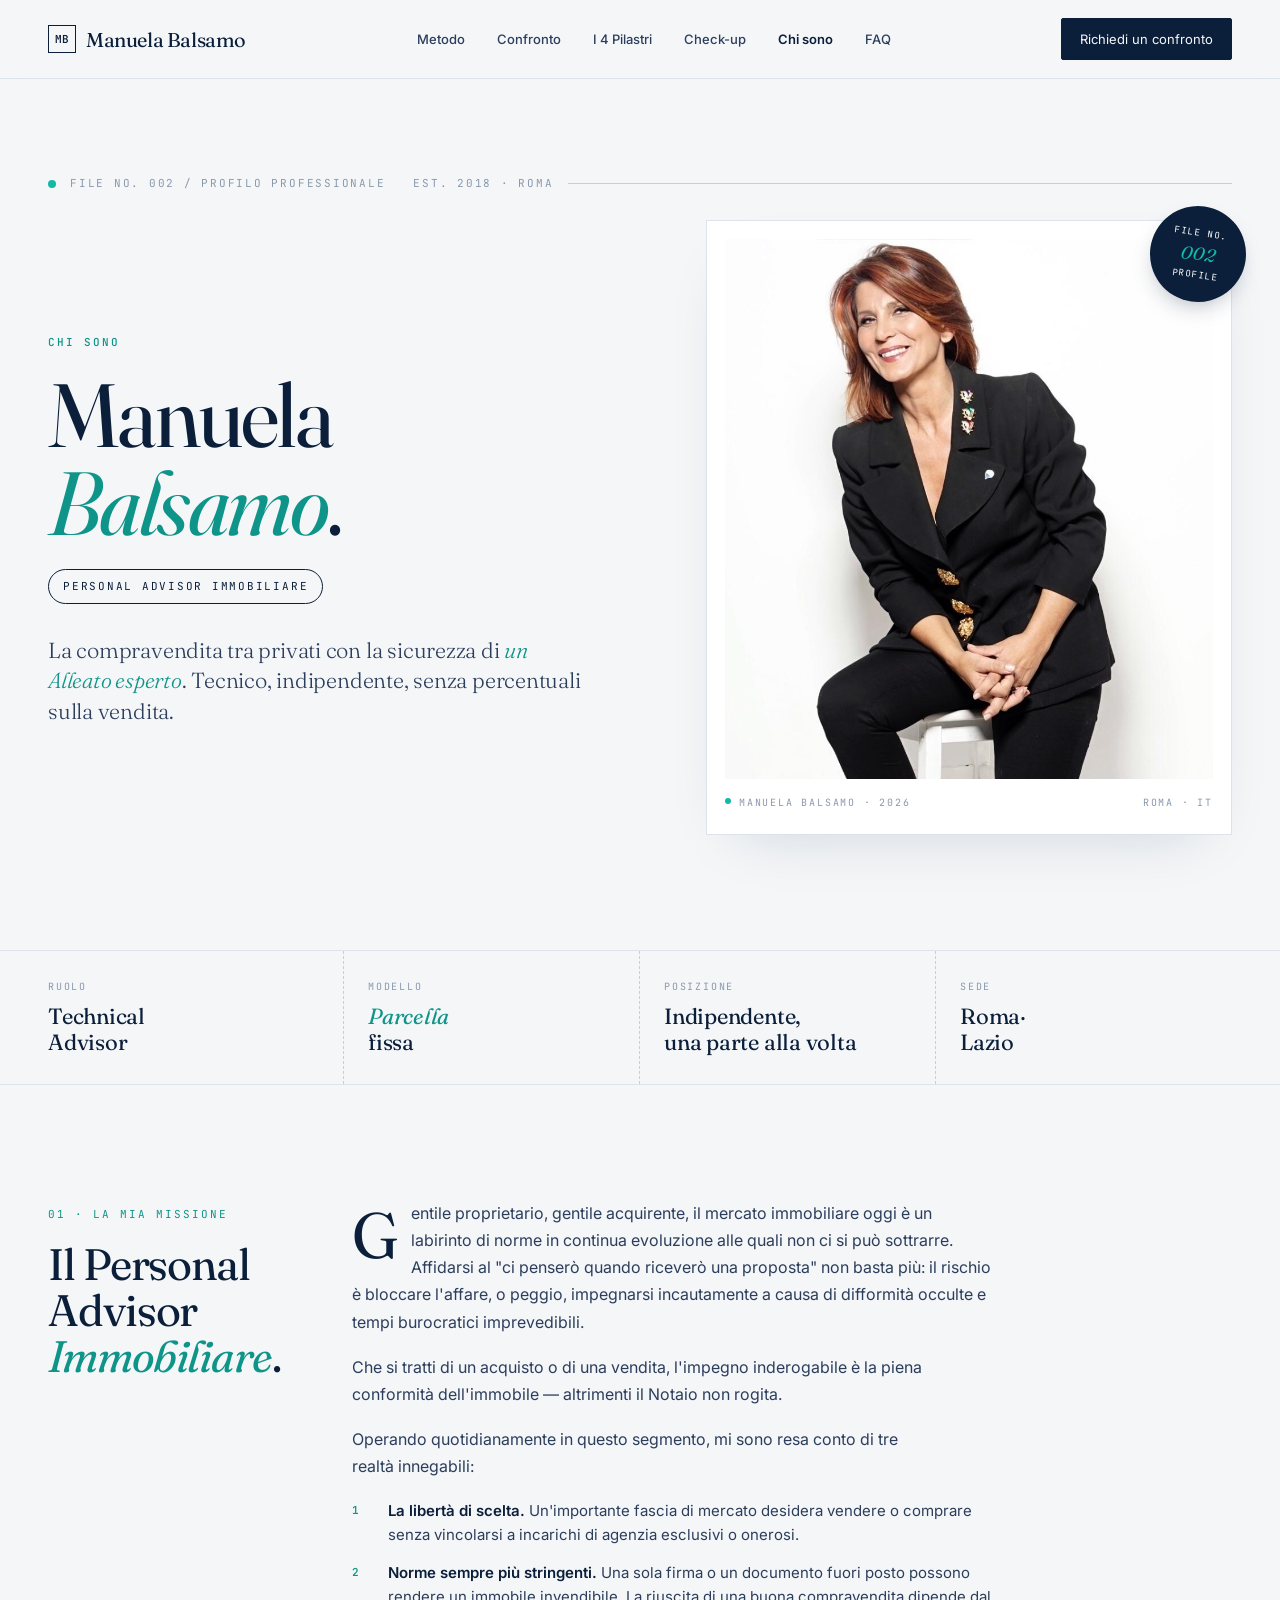
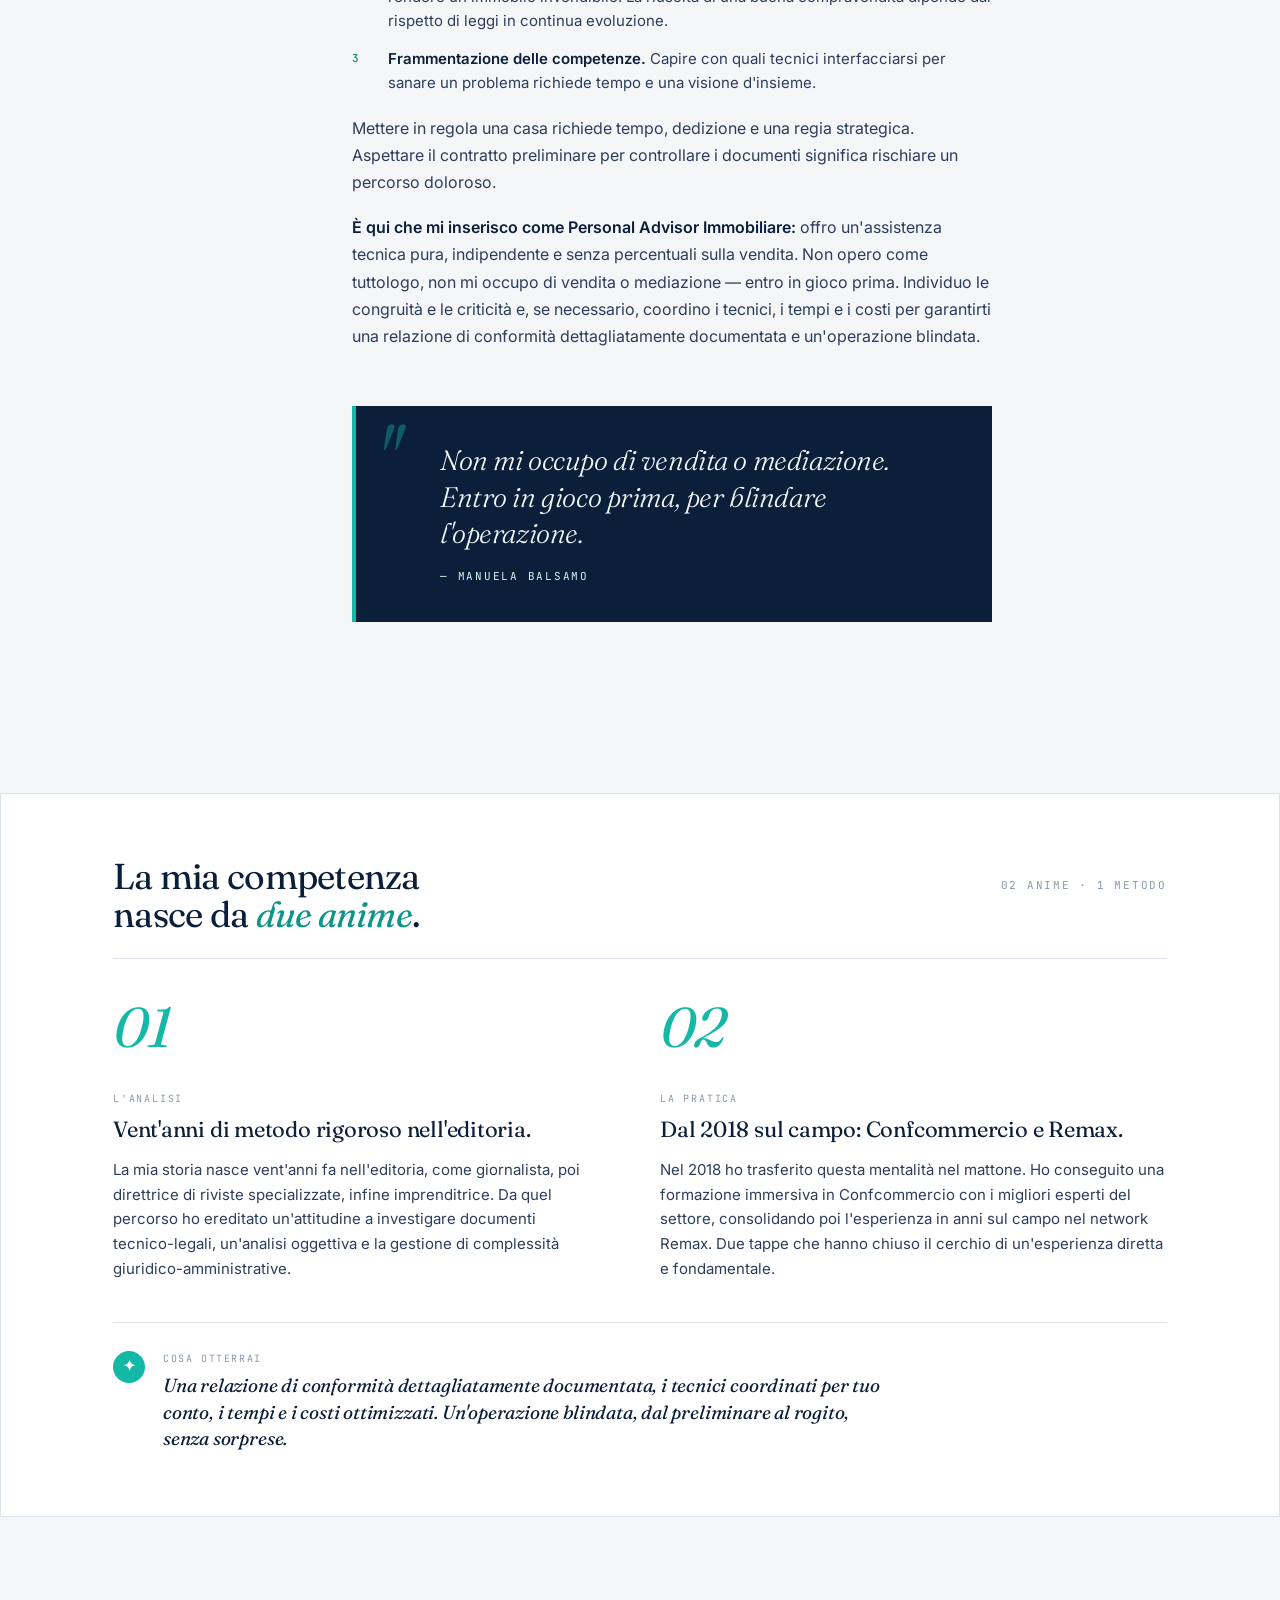
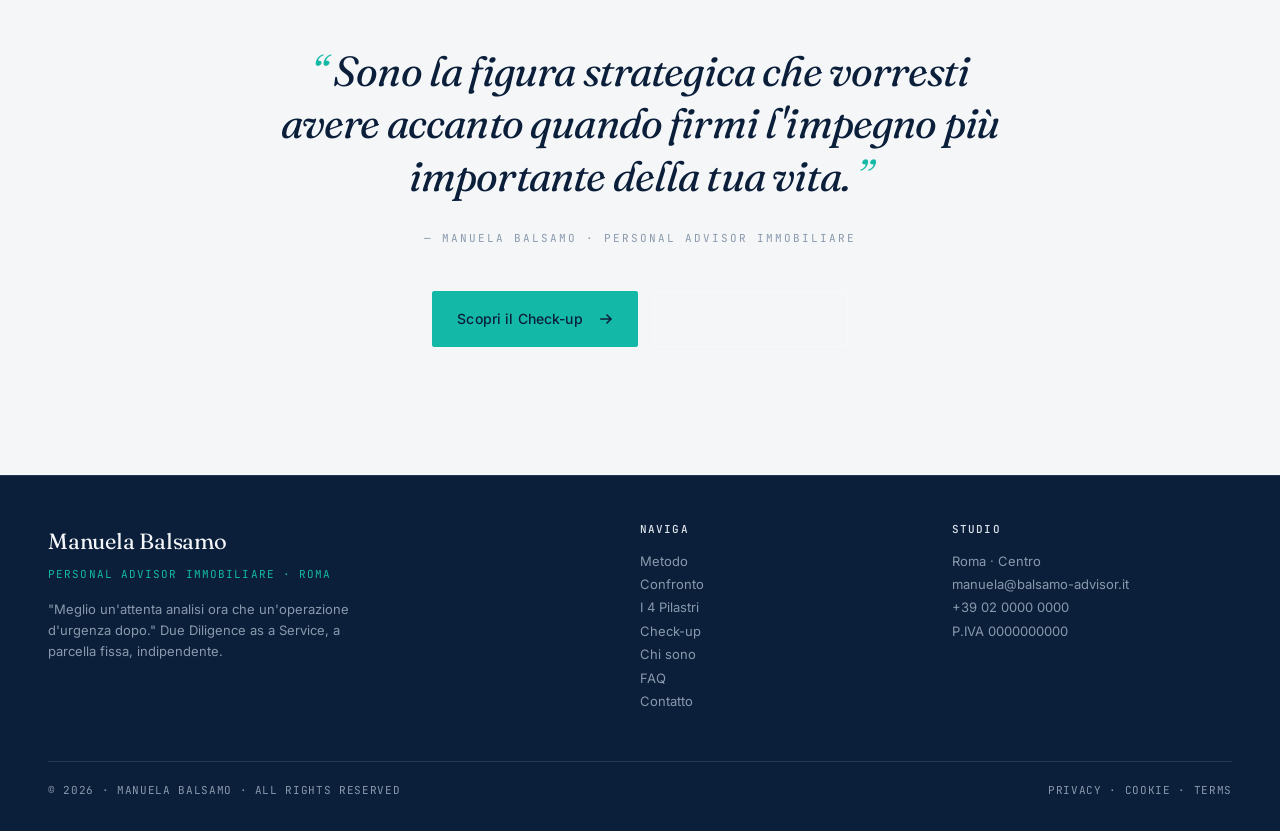
==== chi-sono.html @ 215319ee "Initial release: landing page Technical Advisor Immobiliare - React 18 + Babel in-browser, no bundle" ====
<!doctype html>
<html lang="it">
<head>
  <meta charset="utf-8" />
  <meta name="viewport" content="width=device-width, initial-scale=1" />
  <title>Chi sono · Manuela Balsamo · Personal Advisor Immobiliare</title>
  <meta name="description" content="Manuela Balsamo, Personal Advisor Immobiliare indipendente. Assistenza tecnica pura, parcella fissa, due diligence preventiva." />

  <link rel="preconnect" href="https://fonts.googleapis.com" />
  <link rel="preconnect" href="https://fonts.gstatic.com" crossorigin />
  <link href="https://fonts.googleapis.com/css2?family=Fraunces:ital,opsz,wght@0,9..144,300..600;1,9..144,300..500&family=Inter:wght@400;500;600&family=JetBrains+Mono:wght@400;500&display=swap" rel="stylesheet" />

  <link rel="stylesheet" href="styles.css" />

  <style>
    /* ===== Chi sono · light biographical page ===== */
    body.chi-sono { background: var(--ice-50); color: var(--ink-900); }

    .cs-page {
      max-width: var(--max-w);
      margin: 0 auto;
      padding: 0 var(--gutter);
    }

    /* HERO */
    .cs-hero {
      padding: clamp(48px, 8vw, 96px) 0 clamp(56px, 9vw, 120px);
      position: relative;
    }
    .cs-hero__grid {
      display: grid;
      grid-template-columns: 1.05fr 0.95fr;
      gap: clamp(32px, 6vw, 88px);
      align-items: center;
    }
    .cs-hero__copy {
      max-width: 56ch;
    }
    .cs-hero__file {
      display: flex; align-items: center; gap: 14px;
      font-family: var(--mono);
      font-size: 11px;
      letter-spacing: 0.16em;
      text-transform: uppercase;
      color: var(--blueprint);
      margin-bottom: 28px;
    }
    .cs-hero__file::after {
      content: "";
      flex: 1;
      height: 1px;
      background: var(--ice-300);
    }
    .cs-hero__file .dot {
      width: 8px; height: 8px;
      border-radius: 50%;
      background: var(--teal-500);
    }
    .cs-hero__eyebrow {
      font-family: var(--mono);
      font-size: 11px;
      letter-spacing: 0.18em;
      text-transform: uppercase;
      color: var(--teal-600);
      font-weight: 500;
    }
    .cs-hero__name {
      font-family: var(--serif);
      font-size: clamp(48px, 7vw, 92px);
      line-height: 0.98;
      letter-spacing: -0.028em;
      margin-top: 18px;
      color: var(--navy-900);
    }
    .cs-hero__name em {
      font-style: italic;
      color: var(--teal-600);
    }
    .cs-hero__role {
      display: inline-block;
      margin-top: 22px;
      padding: 8px 14px;
      border: 1px solid var(--navy-900);
      border-radius: 999px;
      font-family: var(--mono);
      font-size: 11px;
      letter-spacing: 0.16em;
      text-transform: uppercase;
      color: var(--navy-900);
    }
    .cs-hero__lede {
      margin-top: 32px;
      font-family: var(--serif);
      font-size: clamp(20px, 1.7vw, 24px);
      line-height: 1.4;
      color: var(--ink-700);
      font-weight: 300;
      letter-spacing: -0.01em;
      max-width: 44ch;
    }
    .cs-hero__lede em {
      font-style: italic;
      color: var(--teal-600);
    }

    /* PHOTO */
    .cs-hero__photo {
      position: relative;
      align-self: stretch;
    }
    .cs-hero__photo-inner {
      position: relative;
      background: #fff;
      border: 1px solid var(--ice-200);
      padding: 18px 18px 24px;
      box-shadow: 0 24px 60px -32px rgba(11,31,58,0.18);
    }
    .cs-hero__photo-inner img {
      width: 100%;
      height: auto;
      display: block;
    }
    .cs-hero__photo-caption {
      display: flex;
      justify-content: space-between;
      align-items: center;
      margin-top: 16px;
      font-family: var(--mono);
      font-size: 10px;
      letter-spacing: 0.18em;
      text-transform: uppercase;
      color: var(--blueprint);
    }
    .cs-hero__photo-caption .dot {
      display: inline-block;
      width: 6px; height: 6px;
      border-radius: 50%;
      background: var(--teal-500);
      margin-right: 8px;
      vertical-align: 2px;
    }
    .cs-hero__photo-stamp {
      position: absolute;
      top: -14px;
      right: -14px;
      width: 96px; height: 96px;
      border-radius: 50%;
      background: var(--navy-900);
      color: #fff;
      display: flex;
      flex-direction: column;
      align-items: center;
      justify-content: center;
      font-family: var(--mono);
      font-size: 9px;
      letter-spacing: 0.18em;
      text-transform: uppercase;
      line-height: 1.4;
      text-align: center;
      transform: rotate(8deg);
      box-shadow: 0 10px 24px -10px rgba(11,31,58,0.4);
    }
    .cs-hero__photo-stamp strong {
      display: block;
      font-family: var(--serif);
      font-size: 18px;
      letter-spacing: -0.01em;
      text-transform: none;
      color: var(--teal-500);
      font-weight: 400;
      font-style: italic;
      margin: 2px 0;
    }

    /* Section divider */
    .cs-meta-bar {
      display: grid;
      grid-template-columns: repeat(4, 1fr);
      gap: 0;
      border-top: 1px solid var(--ice-200);
      border-bottom: 1px solid var(--ice-200);
      margin: 0 calc(-1 * var(--gutter));
      padding: 0 var(--gutter);
    }
    .cs-meta-bar__cell {
      padding: 28px 0;
      border-right: 1px dashed var(--ice-300);
    }
    .cs-meta-bar__cell:last-child { border-right: none; }
    .cs-meta-bar__cell:not(:first-child) { padding-left: 24px; }
    .cs-meta-bar__label {
      font-family: var(--mono);
      font-size: 10px;
      letter-spacing: 0.18em;
      text-transform: uppercase;
      color: var(--blueprint);
      margin-bottom: 8px;
    }
    .cs-meta-bar__value {
      font-family: var(--serif);
      font-size: 22px;
      letter-spacing: -0.01em;
      color: var(--navy-900);
      line-height: 1.2;
    }
    .cs-meta-bar__value em {
      font-style: italic;
      color: var(--teal-600);
    }

    /* BODY */
    .cs-body {
      padding: clamp(64px, 9vw, 120px) 0;
      display: grid;
      grid-template-columns: 240px 1fr;
      gap: clamp(32px, 5vw, 80px);
      align-items: start;
    }
    .cs-body__head {
      position: sticky;
      top: 90px;
    }
    .cs-body__index {
      font-family: var(--mono);
      font-size: 11px;
      letter-spacing: 0.18em;
      text-transform: uppercase;
      color: var(--teal-600);
    }
    .cs-body__title {
      font-family: var(--serif);
      font-size: clamp(32px, 4vw, 44px);
      line-height: 1.05;
      letter-spacing: -0.025em;
      margin-top: 16px;
      color: var(--navy-900);
    }
    .cs-body__title em { font-style: italic; color: var(--teal-600); }

    .cs-prose {
      max-width: 64ch;
      font-family: var(--sans);
      font-size: 16px;
      line-height: 1.7;
      color: var(--ink-700);
    }
    .cs-prose p { margin-bottom: 18px; }
    .cs-prose p:last-child { margin-bottom: 0; }
    .cs-prose strong { color: var(--navy-900); font-weight: 600; }
    .cs-realities {
      list-style: none;
      padding: 0;
      margin: 0 0 20px;
      display: flex;
      flex-direction: column;
      gap: 14px;
      counter-reset: realities;
    }
    .cs-realities li {
      counter-increment: realities;
      position: relative;
      padding-left: 36px;
      font-size: 15px;
      line-height: 1.6;
      color: var(--ink-700);
    }
    .cs-realities li::before {
      content: counter(realities);
      position: absolute;
      left: 0;
      top: 3px;
      font-family: var(--mono);
      font-size: 11px;
      color: var(--teal-600);
      font-weight: 600;
      letter-spacing: 0.08em;
    }
    .cs-prose .dropcap::first-letter {
      font-family: var(--serif);
      font-size: 64px;
      float: left;
      line-height: 0.9;
      padding: 6px 12px 0 0;
      color: var(--navy-900);
      font-weight: 400;
    }

    /* Pull quote */
    .cs-pullquote {
      margin: 56px 0;
      padding: 36px 40px;
      background: var(--navy-900);
      color: var(--ice-50);
      position: relative;
      border-left: 4px solid var(--teal-500);
    }
    .cs-pullquote__mark {
      position: absolute;
      top: 12px;
      left: 18px;
      font-family: var(--serif);
      font-style: italic;
      font-size: 80px;
      line-height: 1;
      color: var(--teal-500);
      opacity: 0.4;
    }
    .cs-pullquote__text {
      font-family: var(--serif);
      font-size: clamp(22px, 2.2vw, 28px);
      line-height: 1.3;
      letter-spacing: -0.015em;
      font-style: italic;
      font-weight: 300;
      padding-left: 44px;
      max-width: 36ch;
    }
    .cs-pullquote__attr {
      display: block;
      margin-top: 16px;
      padding-left: 44px;
      font-family: var(--mono);
      font-size: 11px;
      letter-spacing: 0.16em;
      text-transform: uppercase;
      font-style: normal;
      color: var(--teal-100);
    }

    /* I due fattori */
    .cs-factors {
      background: #fff;
      border: 1px solid var(--ice-200);
      padding: clamp(40px, 5vw, 64px);
      margin: 0 calc(-1 * var(--gutter));
    }
    .cs-factors__inner {
      max-width: var(--max-w);
      margin: 0 auto;
      padding: 0 var(--gutter);
    }
    .cs-factors__head {
      display: flex;
      align-items: baseline;
      justify-content: space-between;
      gap: 24px;
      margin-bottom: 40px;
      padding-bottom: 24px;
      border-bottom: 1px solid var(--ice-200);
    }
    .cs-factors__head h3 {
      font-family: var(--serif);
      font-size: clamp(26px, 3vw, 36px);
      letter-spacing: -0.02em;
      color: var(--navy-900);
      max-width: 24ch;
    }
    .cs-factors__head h3 em { font-style: italic; color: var(--teal-600); }
    .cs-factors__count {
      font-family: var(--mono);
      font-size: 11px;
      letter-spacing: 0.16em;
      text-transform: uppercase;
      color: var(--blueprint);
      white-space: nowrap;
    }

    .cs-factors__grid {
      display: grid;
      grid-template-columns: repeat(2, 1fr);
      gap: 40px;
    }
    .cs-factor {
      position: relative;
      padding-top: 36px;
    }
    .cs-factor__num {
      position: absolute;
      top: 0;
      font-family: var(--serif);
      font-size: 56px;
      line-height: 1;
      color: var(--teal-500);
      font-style: italic;
      letter-spacing: -0.02em;
    }
    .cs-factor__num-label {
      font-family: var(--mono);
      font-size: 10px;
      letter-spacing: 0.18em;
      text-transform: uppercase;
      color: var(--blueprint);
      margin-bottom: 10px;
      padding-top: 56px;
    }
    .cs-factor__title {
      font-family: var(--serif);
      font-size: 22px;
      line-height: 1.25;
      letter-spacing: -0.01em;
      color: var(--navy-900);
      margin-bottom: 14px;
    }
    .cs-factor__body {
      font-family: var(--sans);
      font-size: 15px;
      line-height: 1.65;
      color: var(--ink-700);
    }

    /* Closing CTA */
    .cs-closing {
      padding: clamp(72px, 10vw, 140px) 0;
      text-align: center;
    }
    .cs-closing__quote {
      font-family: var(--serif);
      font-style: italic;
      font-size: clamp(26px, 3.4vw, 42px);
      line-height: 1.25;
      letter-spacing: -0.02em;
      color: var(--navy-900);
      max-width: 28ch;
      margin: 0 auto;
    }
    .cs-closing__quote::before,
    .cs-closing__quote::after {
      content: "\201C";
      color: var(--teal-500);
      font-family: var(--serif);
    }
    .cs-closing__quote::after { content: "\201D"; }
    .cs-closing__sign {
      margin-top: 28px;
      font-family: var(--mono);
      font-size: 11px;
      letter-spacing: 0.18em;
      text-transform: uppercase;
      color: var(--blueprint);
    }
    .cs-closing__cta-row {
      margin-top: 44px;
      display: flex;
      gap: 16px;
      justify-content: center;
      flex-wrap: wrap;
    }

    /* Inline arrow svg helper */
    .icon-arrow {
      display: inline-block;
      width: 14px; height: 14px;
      vertical-align: -2px;
      margin-left: 6px;
    }

    /* Responsive */
    @media (max-width: 900px) {
      .cs-hero__grid { grid-template-columns: 1fr; }
      .cs-hero__photo { order: -1; max-width: 380px; margin: 0 auto; }
      .cs-meta-bar { grid-template-columns: repeat(2, 1fr); }
      .cs-meta-bar__cell:nth-child(2) { border-right: none; }
      .cs-meta-bar__cell:nth-child(3),
      .cs-meta-bar__cell:nth-child(4) { border-top: 1px dashed var(--ice-300); }
      .cs-body { grid-template-columns: 1fr; }
      .cs-body__head { position: static; }
      .cs-factors__grid { grid-template-columns: 1fr; gap: 28px; }
    }
  </style>
</head>
<body class="chi-sono">

  <!-- ===== NAV ===== -->
  <nav class="nav" id="cs-nav">
    <div class="nav__inner">
      <a href="index.html#top" class="nav__brand">
        <span class="nav__brand-mark">MB</span>
        <span>Manuela&nbsp;Balsamo</span>
      </a>
      <div class="nav__links">
        <a href="index.html#metodo">Metodo</a>
        <a href="index.html#confronto">Confronto</a>
        <a href="index.html#stress">I 4 Pilastri</a>
        <a href="index.html#checkup">Check-up</a>
        <a href="chi-sono.html" style="color: var(--navy-900); font-weight: 600;">Chi sono</a>
        <a href="index.html#faq">FAQ</a>
      </div>
      <a href="index.html#contatto" class="nav__cta">Richiedi un confronto</a>
      <button class="nav__burger" aria-label="Apri menu" onclick="document.getElementById('cs-nav').classList.toggle('nav--open')">
        <span></span><span></span><span></span>
      </button>
    </div>
  </nav>

  <main class="cs-page">

    <!-- ===== HERO ===== -->
    <section class="cs-hero">
      <div class="cs-hero__file">
        <span class="dot"></span>
        FILE NO. 002 / PROFILO PROFESSIONALE
        <span style="margin-left:auto; padding-left:14px;">EST. 2018 · ROMA</span>
      </div>

      <div class="cs-hero__grid">
        <div class="cs-hero__copy">
          <span class="cs-hero__eyebrow">CHI SONO</span>
          <h1 class="cs-hero__name">
            Manuela<br>
            <em>Balsamo</em>.
          </h1>
          <span class="cs-hero__role">Personal Advisor Immobiliare</span>
          <p class="cs-hero__lede">
            La compravendita tra privati con la sicurezza di
            <em>un Alleato esperto</em>. Tecnico, indipendente,
            senza percentuali sulla vendita.
          </p>
        </div>

        <div class="cs-hero__photo">
          <div class="cs-hero__photo-inner">
            <img src="assets/manuela-chi-sono.png" alt="Manuela Balsamo, Personal Advisor Immobiliare">
            <div class="cs-hero__photo-caption">
              <span><span class="dot"></span>MANUELA BALSAMO · 2026</span>
              <span>ROMA · IT</span>
            </div>
          </div>
          <div class="cs-hero__photo-stamp">
            FILE NO.
            <strong>002</strong>
            PROFILE
          </div>
        </div>
      </div>
    </section>

    <!-- ===== META BAR ===== -->
    <div class="cs-meta-bar">
      <div class="cs-meta-bar__cell">
        <div class="cs-meta-bar__label">RUOLO</div>
        <div class="cs-meta-bar__value">Technical<br>Advisor</div>
      </div>
      <div class="cs-meta-bar__cell">
        <div class="cs-meta-bar__label">MODELLO</div>
        <div class="cs-meta-bar__value"><em>Parcella</em><br>fissa</div>
      </div>
      <div class="cs-meta-bar__cell">
        <div class="cs-meta-bar__label">POSIZIONE</div>
        <div class="cs-meta-bar__value">Indipendente,<br>una parte alla volta</div>
      </div>
      <div class="cs-meta-bar__cell">
        <div class="cs-meta-bar__label">SEDE</div>
        <div class="cs-meta-bar__value">Roma·<br>Lazio</div>
      </div>
    </div>

    <!-- ===== BODY ===== -->
    <section class="cs-body">
      <div class="cs-body__head">
        <span class="cs-body__index">01 · LA MIA MISSIONE</span>
        <h2 class="cs-body__title">Il Personal Advisor <em>Immobiliare</em>.</h2>
      </div>

      <div class="cs-prose">
        <p class="dropcap">
          Gentile proprietario, gentile acquirente, il mercato immobiliare oggi è un labirinto
          di norme in continua evoluzione alle quali non ci si può sottrarre. Affidarsi al
          "ci penserò quando riceverò una proposta" non basta più: il rischio è bloccare
          l'affare, o peggio, impegnarsi incautamente a causa di difformità occulte e tempi
          burocratici imprevedibili.
        </p>
        <p>
          Che si tratti di un acquisto o di una vendita, l'impegno inderogabile è la piena
          conformità dell'immobile — altrimenti il Notaio non rogita.
        </p>
        <p>
          Operando quotidianamente in questo segmento, mi sono resa conto di tre realtà
          innegabili:
        </p>

        <ol class="cs-realities">
          <li>
            <strong>La libertà di scelta.</strong> Un'importante fascia di mercato desidera
            vendere o comprare senza vincolarsi a incarichi di agenzia esclusivi o onerosi.
          </li>
          <li>
            <strong>Norme sempre più stringenti.</strong> Una sola firma o un documento fuori
            posto possono rendere un immobile invendibile. La riuscita di una buona
            compravendita dipende dal rispetto di leggi in continua evoluzione.
          </li>
          <li>
            <strong>Frammentazione delle competenze.</strong> Capire con quali tecnici
            interfacciarsi per sanare un problema richiede tempo e una visione d'insieme.
          </li>
        </ol>

        <p>
          Mettere in regola una casa richiede tempo, dedizione e una regia strategica.
          Aspettare il contratto preliminare per controllare i documenti significa rischiare
          un percorso doloroso.
        </p>
        <p>
          <strong>È qui che mi inserisco come Personal Advisor Immobiliare:</strong> offro
          un'assistenza tecnica pura, indipendente e senza percentuali sulla vendita. Non
          opero come tuttologo, non mi occupo di vendita o mediazione — entro in gioco prima.
          Individuo le congruità e le criticità e, se necessario, coordino i tecnici, i tempi
          e i costi per garantirti una relazione di conformità dettagliatamente documentata e
          un'operazione blindata.
        </p>

        <div class="cs-pullquote">
          <span class="cs-pullquote__mark">"</span>
          <div class="cs-pullquote__text">Non mi occupo di vendita o mediazione. Entro in gioco prima, per blindare l'operazione.</div>
          <span class="cs-pullquote__attr">— Manuela Balsamo</span>
        </div>
      </div>
    </section>

    <!-- ===== I DUE FATTORI ===== -->
    <section class="cs-factors">
      <div class="cs-factors__inner">
        <div class="cs-factors__head">
          <h3>La mia competenza nasce da <em>due anime</em>.</h3>
          <div class="cs-factors__count">02 ANIME · 1 METODO</div>
        </div>

        <div class="cs-factors__grid">
          <div class="cs-factor">
            <div class="cs-factor__num">01</div>
            <div class="cs-factor__num-label">L'ANALISI</div>
            <h4 class="cs-factor__title">Vent'anni di metodo rigoroso nell'editoria.</h4>
            <p class="cs-factor__body">
              La mia storia nasce vent'anni fa nell'editoria, come giornalista, poi direttrice
              di riviste specializzate, infine imprenditrice. Da quel percorso ho ereditato
              un'attitudine a investigare documenti tecnico-legali, un'analisi oggettiva e la
              gestione di complessità giuridico-amministrative.
            </p>
          </div>

          <div class="cs-factor">
            <div class="cs-factor__num">02</div>
            <div class="cs-factor__num-label">LA PRATICA</div>
            <h4 class="cs-factor__title">Dal 2018 sul campo: Confcommercio e Remax.</h4>
            <p class="cs-factor__body">
              Nel 2018 ho trasferito questa mentalità nel mattone. Ho conseguito una
              formazione immersiva in Confcommercio con i migliori esperti del settore,
              consolidando poi l'esperienza in anni sul campo nel network Remax. Due tappe
              che hanno chiuso il cerchio di un'esperienza diretta e fondamentale.
            </p>
          </div>
        </div>

        <div style="margin-top: 40px; padding-top: 28px; border-top: 1px solid var(--ice-200); display: flex; gap: 18px; align-items: flex-start;">
          <div style="flex-shrink: 0; width: 32px; height: 32px; border-radius: 50%; background: var(--teal-500); color: #fff; display: flex; align-items: center; justify-content: center; font-family: var(--mono); font-size: 15px; font-weight: 600;">✦</div>
          <div>
            <div style="font-family: var(--mono); font-size: 10px; letter-spacing: 0.16em; text-transform: uppercase; color: var(--blueprint); margin-bottom: 6px;">COSA OTTERRAI</div>
            <p style="font-family: var(--serif); font-size: 19px; line-height: 1.4; letter-spacing: -0.01em; color: var(--navy-900); font-style: italic; max-width: 60ch;">
              Una relazione di conformità dettagliatamente documentata, i tecnici coordinati
              per tuo conto, i tempi e i costi ottimizzati. Un'operazione blindata, dal
              preliminare al rogito, senza sorprese.
            </p>
          </div>
        </div>
      </div>
    </section>

    <!-- ===== CLOSING ===== -->
    <section class="cs-closing">
      <p class="cs-closing__quote">
        Sono la figura strategica che vorresti avere accanto quando firmi l'impegno più importante della tua vita.
      </p>
      <div class="cs-closing__sign">— MANUELA BALSAMO · PERSONAL ADVISOR IMMOBILIARE</div>

      <div class="cs-closing__cta-row">
        <a href="index.html#checkup" class="btn btn--primary">
          Scopri il Check-up
          <svg class="icon-arrow" viewBox="0 0 14 14" fill="none" stroke="currentColor" stroke-width="1.5"><path d="M2 7h10M8 3l4 4-4 4" stroke-linecap="square"></path></svg>
        </a>
        <a href="index.html#contatto" class="btn btn--outline">
          Richiedi un confronto
        </a>
      </div>
    </section>

  </main>

  <!-- ===== FOOTER ===== -->
  <footer class="footer">
    <div class="container">
      <div class="footer__inner">
        <div>
          <div class="footer__brand">Manuela Balsamo</div>
          <div class="footer__tag">PERSONAL ADVISOR IMMOBILIARE · ROMA</div>
          <p style="margin-top: 16px; max-width: 42ch; font-size: 13px; line-height: 1.6; color: var(--blueprint);">
            "Meglio un'attenta analisi ora che un'operazione d'urgenza dopo." Due Diligence as a Service, a parcella fissa, indipendente.
          </p>
        </div>
        <div class="footer__col">
          <h4>Naviga</h4>
          <a href="index.html#metodo">Metodo</a>
          <a href="index.html#confronto">Confronto</a>
          <a href="index.html#stress">I 4 Pilastri</a>
          <a href="index.html#checkup">Check-up</a>
          <a href="chi-sono.html">Chi sono</a>
          <a href="index.html#faq">FAQ</a>
          <a href="index.html#contatto">Contatto</a>
        </div>
        <div class="footer__col">
          <h4>Studio</h4>
          <p>Roma · Centro</p>
          <p>manuela@balsamo-advisor.it</p>
          <p>+39 02 0000 0000</p>
          <p>P.IVA 0000000000</p>
        </div>
      </div>
      <div class="footer__bottom">
        <span>© 2026 · MANUELA BALSAMO · ALL RIGHTS RESERVED</span>
        <span>PRIVACY · COOKIE · TERMS</span>
      </div>
    </div>
  </footer>

</body>
</html>
---- styles.css ----
/* ========== Manuela Balsamo · Personal Advisor Immobiliare ========== */
/* Design system: "Shield" + "Cream Luxury" theme via [data-theme] */

:root, html[data-theme="shield"] {
  /* Technical Shield (default) */
  --navy-900: #0B1F3A;
  --navy-800: #0F2547;
  --navy-700: #1A3358;
  --navy-600: #2A4670;
  --ice-50:   #F4F6F8;
  --ice-100:  #EAEEF2;
  --ice-200:  #DCE3EB;
  --ice-300:  #C5CFDA;
  --blueprint:#8A99AD;
  --teal-500: #14B8A6;
  --teal-600: #0E9488;
  --teal-100: #CCFBF1;
  --warn-500: #F59E0B;
  --ink-900:  #0A1628;
  --ink-700:  #2C3E5C;
  --ink-500:  #5A6B82;
}

/* Cream Luxury — panna, beige, marroncino caldo, accento bronzo */
html[data-theme="cream"] {
  --navy-900: #2B221A;   /* dark coffee, used as "deep" ink/bg */
  --navy-800: #3A2E24;
  --navy-700: #4A3B2E;
  --navy-600: #6B5746;
  --ice-50:   #F7F1E6;   /* panna */
  --ice-100:  #F1E9DA;
  --ice-200:  #E6DCC8;
  --ice-300:  #D6C8AE;
  --blueprint:#9C8A72;   /* warm taupe */
  --teal-500: #B5853C;   /* bronzo / accent */
  --teal-600: #946A2A;
  --teal-100: #EFE2C9;
  --warn-500: #C28E3F;
  --ink-900:  #2B221A;
  --ink-700:  #5A4A3A;
  --ink-500:  #8A7660;
}

:root {
  /* Type */
  --serif: 'Fraunces', 'Cormorant Garamond', Georgia, serif;
  --sans:  'Inter', -apple-system, BlinkMacSystemFont, 'Segoe UI', sans-serif;
  --mono:  'JetBrains Mono', 'SF Mono', Menlo, monospace;

  /* Layout */
  --max-w: 1280px;
  --gutter: clamp(20px, 4vw, 48px);
  --section-y: clamp(72px, 10vw, 140px);
}

* { box-sizing: border-box; margin: 0; padding: 0; }

html { scroll-behavior: smooth; }

body {
  font-family: var(--sans);
  background: var(--ice-50);
  color: var(--ink-900);
  line-height: 1.55;
  font-size: 16px;
  -webkit-font-smoothing: antialiased;
  text-rendering: optimizeLegibility;
}

img { max-width: 100%; display: block; }

/* ===== Typography ===== */
h1, h2, h3, h4 {
  font-family: var(--serif);
  font-weight: 400;
  letter-spacing: -0.02em;
  line-height: 1.05;
  text-wrap: balance;
}

.eyebrow {
  font-family: var(--mono);
  font-size: 11px;
  letter-spacing: 0.14em;
  text-transform: uppercase;
  color: var(--teal-600);
  font-weight: 500;
}

.eyebrow--light { color: var(--teal-500); }
.eyebrow--muted { color: var(--blueprint); }

.label-mono {
  font-family: var(--mono);
  font-size: 11px;
  letter-spacing: 0.08em;
  text-transform: uppercase;
  color: var(--blueprint);
  font-weight: 500;
}

p { text-wrap: pretty; color: var(--ink-700); }

/* ===== Layout primitives ===== */
.container {
  max-width: var(--max-w);
  margin: 0 auto;
  padding-left: var(--gutter);
  padding-right: var(--gutter);
}

.section {
  padding-top: var(--section-y);
  padding-bottom: var(--section-y);
}

.section--navy {
  background: var(--navy-900);
  color: var(--ice-50);
}
.section--navy p { color: var(--ice-200); }
.section--navy h1, .section--navy h2, .section--navy h3 { color: var(--ice-50); }

.section-head {
  display: grid;
  grid-template-columns: 1fr;
  gap: 24px;
  margin-bottom: 56px;
  border-top: 1px solid var(--ice-200);
  padding-top: 24px;
}
.section--navy .section-head { border-top-color: rgba(255,255,255,0.12); }

.section-head__meta {
  display: flex;
  justify-content: space-between;
  gap: 16px;
  flex-wrap: wrap;
  align-items: baseline;
}

.section-head h2 {
  font-size: clamp(36px, 5vw, 64px);
  max-width: 22ch;
}

.section-head__lede {
  font-size: 17px;
  max-width: 56ch;
  margin-top: 8px;
}

/* ===== Buttons ===== */
.btn {
  display: inline-flex;
  align-items: center;
  gap: 10px;
  padding: 16px 24px;
  font-family: var(--sans);
  font-size: 14px;
  font-weight: 500;
  letter-spacing: 0.01em;
  border: 1px solid transparent;
  border-radius: 2px;
  cursor: pointer;
  transition: all 180ms ease;
  text-decoration: none;
  white-space: nowrap;
}

.btn--primary {
  background: var(--teal-500);
  color: var(--navy-900);
  border-color: var(--teal-500);
}
.btn--primary:hover {
  background: var(--teal-600);
  border-color: var(--teal-600);
  transform: translateY(-1px);
}

.btn--outline {
  background: transparent;
  color: var(--ice-50);
  border-color: rgba(255,255,255,0.3);
}
.btn--outline:hover {
  border-color: var(--ice-50);
  background: rgba(255,255,255,0.05);
}

.btn--dark {
  background: var(--navy-900);
  color: var(--ice-50);
}
.btn--dark:hover { background: var(--navy-800); }

.btn__arrow {
  width: 14px;
  height: 14px;
  display: inline-block;
}

/* ===== Nav ===== */
.nav {
  position: sticky;
  top: 0;
  z-index: 50;
  background: rgba(244, 246, 248, 0.85);
  backdrop-filter: saturate(140%) blur(12px);
  -webkit-backdrop-filter: saturate(140%) blur(12px);
  border-bottom: 1px solid var(--ice-200);
}
.nav__inner {
  max-width: var(--max-w);
  margin: 0 auto;
  padding: 18px var(--gutter);
  display: flex;
  align-items: center;
  justify-content: space-between;
  gap: 24px;
}
.nav__brand {
  font-family: var(--serif);
  font-size: 20px;
  letter-spacing: -0.02em;
  color: var(--navy-900);
  text-decoration: none;
  display: flex;
  align-items: center;
  gap: 10px;
}
.nav__brand-mark {
  width: 28px; height: 28px;
  border: 1.5px solid var(--navy-900);
  display: grid; place-items: center;
  font-family: var(--mono);
  font-size: 11px;
  font-weight: 600;
  letter-spacing: 0;
}
.nav__links {
  display: flex;
  gap: 32px;
  align-items: center;
}
.nav__links a {
  font-family: var(--sans);
  font-size: 13px;
  color: var(--ink-700);
  text-decoration: none;
  font-weight: 500;
  transition: color 160ms ease;
}
.nav__links a:hover { color: var(--navy-900); }

.nav__cta {
  font-family: var(--sans);
  font-size: 13px;
  padding: 10px 18px;
  border: 1px solid var(--navy-900);
  background: var(--navy-900);
  color: var(--ice-50);
  text-decoration: none;
  border-radius: 2px;
  transition: all 160ms ease;
}
.nav__cta:hover { background: var(--navy-800); }

@media (max-width: 760px) {
  .nav__links { display: none; }
}

/* Burger button — hidden on desktop, shown on mobile */
.nav__burger { display: none; }

/* ===== MOBILE OPTIMIZATIONS (≤ 760px) ===== */
@media (max-width: 760px) {
  /* Nav · burger menu */
  .nav__inner {
    padding: 14px var(--gutter);
    gap: 12px;
  }
  .nav__cta { display: none; }
  .nav__burger {
    display: flex;
    flex-direction: column;
    justify-content: space-between;
    width: 28px;
    height: 22px;
    background: transparent;
    border: none;
    cursor: pointer;
    padding: 0;
    z-index: 60;
    position: relative;
  }
  .nav__burger span {
    display: block;
    width: 100%;
    height: 2px;
    background: var(--navy-900);
    transition: transform 220ms ease, opacity 180ms ease;
    transform-origin: center;
  }
  .nav--open .nav__burger span:nth-child(1) { transform: translateY(10px) rotate(45deg); }
  .nav--open .nav__burger span:nth-child(2) { opacity: 0; }
  .nav--open .nav__burger span:nth-child(3) { transform: translateY(-10px) rotate(-45deg); }

  .nav--open .nav__links {
    display: flex !important;
    flex-direction: column;
    align-items: flex-start;
    gap: 0;
    position: fixed;
    top: 60px;
    left: 0; right: 0;
    background: var(--ice-50);
    padding: 24px var(--gutter) 40px;
    border-bottom: 1px solid var(--ice-200);
    box-shadow: 0 20px 40px -20px rgba(11,31,58,0.18);
    z-index: 55;
  }
  .nav--open .nav__links a {
    width: 100%;
    padding: 18px 0;
    border-bottom: 1px solid var(--ice-200);
    font-family: var(--serif);
    font-size: 22px;
    letter-spacing: -0.01em;
    color: var(--navy-900);
  }
  .nav--open .nav__links a:last-child { border-bottom: none; }

  /* Hero · split */
  .hero__inner { padding-left: var(--gutter); padding-right: var(--gutter); }
  .hero--split .hero__inner {
    padding-top: 56px;
    padding-bottom: 56px;
    gap: 36px;
  }
  .hero__topbar {
    flex-direction: column;
    align-items: flex-start;
    gap: 6px;
    margin-bottom: 32px;
    font-size: 10px;
  }
  .hero__topbar > div { font-size: 10px !important; }
  .hero__h1,
  .hero--split .hero__h1 {
    font-size: clamp(32px, 9vw, 44px) !important;
    width: auto !important;
    max-width: none;
  }
  .hero__sub {
    font-size: 15px !important;
    margin-top: 20px;
    max-width: none;
  }
  .hero__cta-row {
    flex-direction: column;
    align-items: stretch;
    margin-top: 28px;
  }
  .hero__cta-row .btn {
    width: 100%;
    justify-content: center;
    padding: 14px 20px;
  }

  /* Hero · cutout image */
  .hero__image-wrap--cutout {
    aspect-ratio: 3/4;
    max-height: 480px;
    margin: 0 auto;
    width: 100%;
  }
  .hero__image-wrap--cutout img {
    width: 92% !important;
    margin-right: -3%;
  }
  .hero__cutout-tag {
    top: 4% !important;
    left: 2% !important;
    font-size: 9px !important;
    padding: 8px 10px !important;
  }
  .hero__cutout-tag span { font-size: 9px !important; }
  .hero__cutout-stamp {
    right: -1%;
    bottom: 12%;
    padding: 10px 12px;
  }
  .hero__cutout-stamp .stamp-num { font-size: 18px; }

  /* Hero · metrics → single col with dividers */
  .hero__metrics {
    grid-template-columns: 1fr !important;
    gap: 0;
    margin-top: 48px;
  }
  .hero__metric {
    border-right: none !important;
    border-bottom: 1px solid rgba(255,255,255,0.1);
    padding: 20px 0;
  }
  .hero__metric:last-child { border-bottom: none; }
  .hero__metric-num { font-size: 32px !important; }
  .hero__metric-label { font-size: 11px !important; }

  /* Section · spacing & heads */
  .section { padding-top: 64px; padding-bottom: 64px; }
  .section-head { margin-bottom: 36px; padding-top: 18px; }
  .section-head h2 { font-size: clamp(28px, 7vw, 38px) !important; }
  .section-head__lede { font-size: 15px; }
  .section-head__meta { flex-direction: column; align-items: flex-start; gap: 8px; }

  /* Compare table · 2 colonne (Agente · Advisor) */
  .compare__table {
    grid-template-columns: 1fr 1fr;
    border-left: 1px solid var(--ice-300);
    border-top: 1px solid var(--ice-300);
  }
  .compare__cell {
    border-right: 1px solid var(--ice-300);
    border-bottom: 1px solid var(--ice-300);
    padding: 14px 12px;
    font-size: 13.5px;
    line-height: 1.45;
    gap: 8px;
  }
  .compare__row-label {
    padding: 10px 12px;
    font-size: 10.5px;
    letter-spacing: 0.06em;
  }

  .compare__cell--header {
    padding: 18px 14px;
    font-size: 15px;
    min-height: auto;
    align-items: center;
    line-height: 1.2;
  }
  .compare__cell--header .label-mono {
    font-size: 10px;
    margin-bottom: 6px;
  }
  .compare__cell--header br { display: none; }

  .compare__icon { width: 14px; height: 14px; margin-top: 1px; }

  /* Pillars */
  .pillar {
    padding: 28px 24px;
    min-height: 0;
    gap: 18px;
  }
  .pillar__title { font-size: 22px; }
  .pillar__body { font-size: 14.5px; }

  /* Checkup */
  .checkup__shell { grid-template-columns: 1fr; }
  .checkup__intro { padding: 32px 24px; }
  .checkup__intro h3 { font-size: 24px; }
  .checkup__step {
    padding: 22px 24px;
    grid-template-columns: 1fr;
    gap: 8px;
  }
  .checkup__step-num { padding-top: 6px; font-size: 11px; }
  .checkup__step-title { font-size: 19px; }
  .checkup__cta { flex-direction: column; align-items: stretch; }
  .checkup__cta .btn { width: 100%; justify-content: center; }

  /* Bento */
  .bento { grid-template-columns: 1fr !important; gap: 12px; }
  .bento__cell { padding: 22px 20px; }
  .bento__cell--w2 { grid-column: span 1 !important; }
  .bento__title { font-size: 22px !important; }
  .bento__body { font-size: 14px; }

  /* Trust */
  .trust__grid { grid-template-columns: 1fr; }
  .trust__image-wrap { max-width: 100%; aspect-ratio: 4/5; }
  .trust__content h2 { font-size: 30px !important; max-width: none; }
  .trust__content > p { font-size: 15px; }
  .trust__principle {
    grid-template-columns: 1fr;
    gap: 6px;
    padding: 16px 0;
  }
  .trust__principle-text strong { font-size: 17px; }
  .trust__principle-text span { font-size: 14px; }

  /* FAQ */
  .faq__q {
    font-size: 18px;
    padding: 22px 0;
    gap: 14px;
  }
  .faq__q-mark { width: 24px; height: 24px; }
  .faq__a { font-size: 14.5px; }
  .faq__item[data-open="true"] .faq__a {
    max-height: 600px;
    padding-bottom: 22px;
  }

  /* Contact */
  .contact__grid { grid-template-columns: 1fr; }
  .contact__intro h2 { font-size: 32px; max-width: none; }
  .contact__intro p { font-size: 15px; }
  .contact__detail span:last-child { font-size: 16px; }
  .form { padding: 24px; gap: 18px; }
  .form__row { grid-template-columns: 1fr; gap: 16px; }
  .form__submit-row { flex-direction: column; align-items: stretch; }
  .form__submit-row .btn { width: 100%; justify-content: center; }
  .form__legal { max-width: none; text-align: center; }

  /* Footer */
  .footer { padding: 36px 0 24px; }
  .footer__inner { grid-template-columns: 1fr; gap: 28px; }
  .footer__bottom { flex-direction: column; align-items: flex-start; }
}

/* very small phones */
@media (max-width: 380px) {
  :root { --gutter: 18px; }
  .hero__h1,
  .hero--split .hero__h1 { font-size: 28px !important; }
  .section-head h2 { font-size: 26px !important; }
}

/* ===== Hero ===== */
.hero {
  background: var(--navy-900);
  color: var(--ice-50);
  position: relative;
  overflow: hidden;
}

.hero__grid-bg {
  position: absolute;
  inset: 0;
  background-image:
    linear-gradient(rgba(255,255,255,0.04) 1px, transparent 1px),
    linear-gradient(90deg, rgba(255,255,255,0.04) 1px, transparent 1px);
  background-size: 64px 64px;
  pointer-events: none;
  mask-image: radial-gradient(ellipse 80% 60% at 50% 40%, black 40%, transparent 100%);
  -webkit-mask-image: radial-gradient(ellipse 80% 60% at 50% 40%, black 40%, transparent 100%);
}

.hero__inner {
  max-width: var(--max-w);
  margin: 0 auto;
  padding: clamp(80px, 14vw, 160px) var(--gutter) clamp(80px, 12vw, 140px);
  position: relative;
}

.hero__topbar {
  display: flex;
  justify-content: space-between;
  align-items: center;
  margin-bottom: clamp(48px, 8vw, 96px);
  border-top: 1px solid rgba(255,255,255,0.15);
  padding-top: 18px;
  font-family: var(--mono);
  font-size: 11px;
  letter-spacing: 0.1em;
  text-transform: uppercase;
  color: var(--blueprint);
}
.hero__topbar > div { display: flex; gap: 12px; align-items: center; }
.hero__topbar .dot {
  width: 6px; height: 6px;
  background: var(--teal-500);
  border-radius: 50%;
  display: inline-block;
}

.hero__h1 {
  font-size: clamp(40px, 6.5vw, 88px);
  font-weight: 400;
  line-height: 1.0;
  letter-spacing: -0.025em;
  max-width: 18ch;
  color: var(--ice-50);
}
.hero__h1 em {
  font-style: italic;
  color: var(--teal-500);
  font-weight: 400;
}

.hero__sub {
  margin-top: 28px;
  font-size: clamp(16px, 1.6vw, 19px);
  max-width: 50ch;
  color: var(--ice-200);
  line-height: 1.55;
}

.hero__cta-row {
  margin-top: 44px;
  display: flex;
  gap: 14px;
  flex-wrap: wrap;
}

.hero__metrics {
  margin-top: clamp(64px, 10vw, 120px);
  display: grid;
  grid-template-columns: repeat(4, 1fr);
  border-top: 1px solid rgba(255,255,255,0.15);
}
.hero__metric {
  padding: 28px 24px 0 0;
  border-right: 1px solid rgba(255,255,255,0.1);
}
.hero__metric:last-child { border-right: none; }
.hero__metric-num {
  font-family: var(--serif);
  font-size: clamp(28px, 3.5vw, 44px);
  font-weight: 400;
  color: var(--ice-50);
  line-height: 1;
  letter-spacing: -0.02em;
}
.hero__metric-num em {
  font-style: normal;
  color: var(--teal-500);
}
.hero__metric-label {
  margin-top: 10px;
  font-family: var(--mono);
  font-size: 10.5px;
  letter-spacing: 0.1em;
  text-transform: uppercase;
  color: var(--blueprint);
  line-height: 1.4;
}
@media (max-width: 760px) {
  .hero__metrics { grid-template-columns: repeat(2, 1fr); }
  .hero__metric { border-right: none; padding-right: 0; }
  .hero__metric:nth-child(odd) { border-right: 1px solid rgba(255,255,255,0.1); padding-right: 16px; }
}

/* Hero variant B: split with image */
.hero--split .hero__inner {
  display: grid;
  grid-template-columns: 1.1fr 0.9fr;
  gap: clamp(40px, 6vw, 80px);
  align-items: center;
  padding-top: clamp(60px, 10vw, 120px);
  padding-bottom: clamp(60px, 10vw, 120px);
}
.hero--split .hero__topbar { grid-column: 1 / -1; }
.hero--split .hero__metrics { grid-column: 1 / -1; }

/* Cutout (pop-out 3D) treatment */
.hero__image-wrap--cutout {
  position: relative;
  aspect-ratio: 4 / 5;
  overflow: visible;
  background: transparent;
  border: none;
  display: flex;
  align-items: flex-end;
  justify-content: center;
}
.hero__image-wrap--cutout::before {
  content: '';
  position: absolute;
  inset: 8% 6% 0 6%;
  background:
    radial-gradient(ellipse 60% 50% at 50% 30%, rgba(20,184,166,0.12), transparent 70%),
    linear-gradient(180deg, transparent 0%, rgba(255,255,255,0.04) 60%, transparent 100%);
  z-index: 0;
  pointer-events: none;
}
.hero__image-wrap--cutout::after {
  /* Soft contact shadow under the figure */
  content: '';
  position: absolute;
  bottom: -2%;
  left: 15%;
  right: 15%;
  height: 40px;
  background: radial-gradient(ellipse at center, rgba(0,0,0,0.55), transparent 70%);
  filter: blur(8px);
  z-index: 1;
  pointer-events: none;
}
.hero__image-wrap--cutout img {
  position: relative;
  z-index: 2;
  width: 112%;
  max-width: none;
  height: auto;
  margin-bottom: -4%;
  margin-right: -6%;
  filter:
    drop-shadow(0 30px 40px rgba(0,0,0,0.55))
    drop-shadow(0 8px 16px rgba(0,0,0,0.35));
  transform: translateY(0);
}

.hero__cutout-tag {
  position: absolute;
  top: 8%;
  left: -2%;
  z-index: 3;
  font-family: var(--mono);
  font-size: 10px;
  letter-spacing: 0.12em;
  text-transform: uppercase;
  color: var(--ice-50);
  background: rgba(11, 31, 58, 0.92);
  border: 1px solid rgba(255,255,255,0.18);
  padding: 10px 14px;
  display: flex;
  align-items: center;
  gap: 10px;
  backdrop-filter: blur(8px);
  -webkit-backdrop-filter: blur(8px);
}
.hero__cutout-tag .dot { width: 6px; height: 6px; background: var(--teal-500); border-radius: 50%; }

.hero__cutout-stamp {
  position: absolute;
  right: -2%;
  bottom: 18%;
  z-index: 3;
  font-family: var(--mono);
  letter-spacing: 0.12em;
  text-transform: uppercase;
  color: var(--ice-50);
  background: var(--teal-500);
  color: var(--navy-900);
  padding: 14px 18px;
  text-align: right;
  border: 1px solid rgba(0,0,0,0.1);
  box-shadow: 0 12px 28px rgba(0,0,0,0.35);
}
.hero__cutout-stamp .stamp-line {
  font-size: 9px;
  opacity: 0.75;
}
.hero__cutout-stamp .stamp-num {
  font-family: var(--serif);
  font-size: 22px;
  letter-spacing: -0.01em;
  text-transform: none;
  margin: 4px 0;
  line-height: 1;
}

.hero--split .hero__h1 { font-size: clamp(36px, 5vw, 68px); }
@media (max-width: 880px) {
  .hero--split .hero__inner { grid-template-columns: 1fr; }
  .hero__image-wrap--cutout { aspect-ratio: 3/4; max-height: 560px; }
  .hero__image-wrap--cutout img { width: 90%; }
}

/* Hero variant C: data-driven */
.hero--data .hero__h1 { font-size: clamp(40px, 6vw, 76px); }
.hero__data-grid {
  margin-top: clamp(48px, 6vw, 80px);
  display: grid;
  grid-template-columns: repeat(3, 1fr);
  gap: 1px;
  background: rgba(255,255,255,0.1);
  border: 1px solid rgba(255,255,255,0.1);
}
.hero__data-cell {
  background: var(--navy-900);
  padding: 32px 28px;
  position: relative;
}
.hero__data-cell .num {
  font-family: var(--serif);
  font-size: clamp(48px, 7vw, 88px);
  line-height: 1;
  color: var(--ice-50);
  letter-spacing: -0.03em;
}
.hero__data-cell .num em {
  font-style: normal;
  color: var(--teal-500);
}
.hero__data-cell .num-suffix {
  font-family: var(--mono);
  font-size: 14px;
  color: var(--blueprint);
  margin-left: 4px;
  vertical-align: top;
}
.hero__data-cell .desc {
  margin-top: 16px;
  font-size: 14px;
  color: var(--ice-200);
  line-height: 1.5;
  max-width: 28ch;
}
.hero__data-cell .tag {
  position: absolute;
  top: 16px; right: 16px;
  font-family: var(--mono);
  font-size: 10px;
  letter-spacing: 0.1em;
  text-transform: uppercase;
  color: var(--blueprint);
}
@media (max-width: 760px) {
  .hero__data-grid { grid-template-columns: 1fr; }
}

/* ===== Comparison Table ===== */
.compare {
  background: var(--ice-50);
}
.compare__table {
  display: grid;
  grid-template-columns: 1fr 1fr;
  border-top: 1px solid var(--ice-300);
  border-left: 1px solid var(--ice-300);
}
.compare__cell {
  padding: 24px 28px;
  border-right: 1px solid var(--ice-300);
  border-bottom: 1px solid var(--ice-300);
  font-size: 15px;
  line-height: 1.5;
  display: flex;
  align-items: flex-start;
  gap: 12px;
}
.compare__cell--header {
  background: var(--navy-900);
  color: var(--ice-50);
  font-family: var(--serif);
  font-size: 22px;
  letter-spacing: -0.01em;
  padding: 28px;
  align-items: flex-end;
  min-height: 120px;
}
.compare__cell--header .label-mono {
  color: var(--blueprint);
  display: block;
  margin-bottom: 8px;
}
.compare__cell--header.compare__cell--accent {
  background: var(--teal-500);
  color: var(--navy-900);
}
.compare__cell--header.compare__cell--accent .label-mono { color: var(--navy-700); }

.compare__row-label {
  grid-column: 1 / -1;
  font-family: var(--mono);
  font-size: 12px;
  letter-spacing: 0.08em;
  text-transform: uppercase;
  color: var(--ice-50);
  background: var(--navy-900);
  font-weight: 500;
  padding: 12px 28px;
  border-right: 1px solid var(--ice-300);
  border-bottom: 1px solid var(--ice-300);
  border-top: 1px solid var(--teal-500);
  display: flex;
  align-items: center;
}

.compare__cell--good {
  background: #fff;
  color: var(--ink-900);
}
.compare__cell--bad {
  background: #fff;
  color: var(--ink-500);
}
.compare__icon {
  width: 18px; height: 18px;
  flex-shrink: 0;
  margin-top: 2px;
}
.compare__icon--check { color: var(--teal-600); }
.compare__icon--x     { color: #C44; opacity: 0.7; }

@media (max-width: 760px) {
  .compare__table { grid-template-columns: 1fr 1fr; }
}

/* ===== Cardinal — T.A.I. 5 punti cardine ===== */
.cardinal {
  background: var(--ice-50);
}
.cardinal__grid {
  display: grid;
  grid-template-columns: repeat(5, 1fr);
  border-top: 1px solid var(--ice-300);
  border-left: 1px solid var(--ice-300);
}
.cardinal__card {
  background: #fff;
  padding: 32px 28px 36px;
  border-right: 1px solid var(--ice-300);
  border-bottom: 1px solid var(--ice-300);
  display: flex;
  flex-direction: column;
  gap: 14px;
  position: relative;
  transition: background 200ms ease;
}
.cardinal__card:hover { background: var(--ice-50); }

.cardinal__top {
  display: flex;
  align-items: center;
  justify-content: space-between;
  margin-bottom: 4px;
}
.cardinal__icon {
  display: inline-flex;
  width: 44px;
  height: 44px;
  align-items: center;
  justify-content: center;
  color: var(--teal-600);
  border: 1px solid var(--ice-300);
  background: var(--ice-50);
}
.cardinal__num {
  font-family: var(--mono);
  font-size: 11px;
  letter-spacing: 0.14em;
  color: var(--blueprint);
  border: 1px solid var(--ice-300);
  padding: 4px 8px;
  background: #fff;
}
.cardinal__label {
  color: var(--teal-600);
  letter-spacing: 0.12em;
  font-size: 10.5px;
}
.cardinal__title {
  font-family: var(--serif);
  font-size: 22px;
  font-weight: 400;
  letter-spacing: -0.01em;
  color: var(--navy-900);
  line-height: 1.2;
  margin: 0;
}
.cardinal__body {
  font-size: 14.5px;
  color: var(--ink-700);
  line-height: 1.55;
  margin: 0;
}

@media (max-width: 1100px) {
  .cardinal__grid { grid-template-columns: repeat(3, 1fr); }
}
@media (max-width: 760px) {
  .cardinal__grid { grid-template-columns: 1fr 1fr; }
  .cardinal__card { padding: 22px 20px 26px; gap: 10px; }
  .cardinal__title { font-size: 19px; }
  .cardinal__body  { font-size: 13.5px; }
  .cardinal__icon  { width: 38px; height: 38px; }
}
@media (max-width: 480px) {
  .cardinal__grid { grid-template-columns: 1fr; }
}

/* ===== Cardinal · rows variant (horizontal stacked rows) ===== */
.cardinal__rows {
  border-top: 1px solid var(--ice-300);
  border-bottom: 1px solid var(--ice-300);
}
.cardinal__row {
  display: grid;
  grid-template-columns: 80px 76px 1fr;
  align-items: center;
  gap: 32px;
  padding: 28px 32px 28px 0;
  border-bottom: 1px solid var(--ice-300);
  background: #fff;
  transition: background 200ms ease;
}
.cardinal__row:last-child { border-bottom: none; }
.cardinal__row:hover { background: var(--ice-50); }

.cardinal__row-num {
  font-family: var(--mono);
  font-size: 11px;
  letter-spacing: 0.18em;
  color: var(--blueprint);
  padding: 0 0 0 32px;
  position: relative;
}
.cardinal__row-num::before {
  content: '';
  position: absolute;
  left: 0;
  top: 50%;
  width: 18px;
  height: 1px;
  background: var(--blueprint);
}

.cardinal__row-icon {
  display: inline-flex;
  width: 56px;
  height: 56px;
  align-items: center;
  justify-content: center;
  color: var(--teal-600);
  border: 1px solid var(--ice-300);
  background: var(--ice-50);
}

.cardinal__row-text {
  display: grid;
  grid-template-columns: 200px 1fr;
  gap: 32px;
  align-items: baseline;
}
.cardinal__row-text .cardinal__label {
  font-size: 10.5px;
  letter-spacing: 0.12em;
  color: var(--teal-600);
  align-self: center;
}
.cardinal__row-text .cardinal__title {
  font-family: var(--serif);
  font-size: 20px;
  font-weight: 400;
  letter-spacing: -0.01em;
  color: var(--navy-900);
  line-height: 1.25;
  margin: 0;
  grid-column: 1;
  grid-row: 2;
  align-self: start;
  margin-top: 4px;
}
.cardinal__row-text .cardinal__body {
  font-size: 14.5px;
  color: var(--ink-700);
  line-height: 1.55;
  margin: 0;
  grid-column: 2;
  grid-row: 1 / span 2;
}

@media (max-width: 900px) {
  .cardinal__row {
    grid-template-columns: 56px 1fr;
    gap: 20px;
    padding: 24px 20px 24px 0;
  }
  .cardinal__row-num {
    grid-column: 1 / -1;
    grid-row: 1;
    padding-left: 24px;
    margin-bottom: 4px;
  }
  .cardinal__row-num::before { width: 14px; }
  .cardinal__row-icon {
    grid-column: 1;
    grid-row: 2;
    width: 48px;
    height: 48px;
  }
  .cardinal__row-text {
    grid-column: 2;
    grid-row: 2;
    grid-template-columns: 1fr;
    gap: 6px;
  }
  .cardinal__row-text .cardinal__title { grid-column: 1; grid-row: auto; margin-top: 0; }
  .cardinal__row-text .cardinal__body  { grid-column: 1; grid-row: auto; }
}

/* ===== Pillars (4 stress points) ===== */
.pillars__grid {
  display: grid;
  grid-template-columns: repeat(4, 1fr);
  gap: 1px;
  background: rgba(255,255,255,0.1);
  border: 1px solid rgba(255,255,255,0.1);
}
.pillar {
  background: var(--navy-900);
  padding: 44px 44px 40px;
  display: flex;
  flex-direction: column;
  gap: 24px;
  min-height: 360px;
  transition: background 200ms ease;
  cursor: default;
}
.pillar:hover { background: var(--navy-800); }
.pillar__num {
  font-family: var(--mono);
  font-size: 11px;
  letter-spacing: 0.1em;
  color: var(--teal-500);
  display: flex;
  justify-content: space-between;
  align-items: center;
}
.pillar__num-mark {
  width: 32px; height: 32px;
  border: 1px solid rgba(255,255,255,0.2);
  display: grid; place-items: center;
}
.pillar__title {
  font-family: var(--serif);
  font-size: 28px;
  line-height: 1.12;
  color: var(--ice-50);
  letter-spacing: -0.01em;
}
.pillar__body {
  font-size: 15.5px;
  color: var(--ice-200);
  line-height: 1.6;
  margin-top: auto;
  max-width: 38ch;
}
@media (max-width: 540px) {
  .pillar { padding: 32px 28px; min-height: 0; }
}
@media (max-width: 980px) { .pillars__grid { grid-template-columns: repeat(2, 1fr); } }
@media (max-width: 540px) { .pillars__grid { grid-template-columns: 1fr; } }

/* ===== Checkup (4 steps) ===== */
.checkup {
  background: var(--ice-50);
}
.checkup__shell {
  background: #fff;
  border: 1px solid var(--ice-300);
  display: grid;
  grid-template-columns: 1fr 1.4fr;
}
.checkup__intro {
  padding: 48px 44px;
  background: var(--navy-900);
  color: var(--ice-50);
  display: flex;
  flex-direction: column;
  gap: 24px;
  position: relative;
}
.checkup__intro::after {
  content: '';
  position: absolute;
  inset: 0;
  background-image:
    linear-gradient(rgba(255,255,255,0.04) 1px, transparent 1px),
    linear-gradient(90deg, rgba(255,255,255,0.04) 1px, transparent 1px);
  background-size: 32px 32px;
  pointer-events: none;
  opacity: 0.6;
}
.checkup__intro > * { position: relative; z-index: 1; }
.checkup__intro h3 {
  font-size: 32px;
  color: var(--ice-50);
  line-height: 1.1;
}
.checkup__intro p {
  font-size: 14px;
  color: var(--ice-200);
}
.checkup__report-tag {
  font-family: var(--mono);
  font-size: 10px;
  letter-spacing: 0.12em;
  text-transform: uppercase;
  color: var(--teal-500);
  display: flex; align-items: center; gap: 8px;
  border: 1px solid rgba(20, 184, 166, 0.4);
  padding: 8px 12px;
  align-self: flex-start;
}
.checkup__report-tag .dot { width: 6px; height: 6px; background: var(--teal-500); border-radius: 50%; }
.checkup__cta {
  margin-top: auto;
  display: flex;
  flex-direction: column;
  gap: 12px;
}

.checkup__steps {
  display: flex;
  flex-direction: column;
}
.checkup__step {
  padding: 32px 44px;
  border-bottom: 1px solid var(--ice-200);
  display: grid;
  grid-template-columns: 64px 1fr;
  gap: 24px;
}
.checkup__step:last-child { border-bottom: none; }
.checkup__step-num {
  font-family: var(--mono);
  font-size: 12px;
  letter-spacing: 0.1em;
  color: var(--teal-600);
  border-top: 1px solid var(--teal-500);
  padding-top: 8px;
  font-weight: 500;
}
.checkup__step-title {
  font-family: var(--serif);
  font-size: 22px;
  line-height: 1.15;
  color: var(--navy-900);
  margin-bottom: 8px;
}
.checkup__step-body {
  font-size: 14.5px;
  color: var(--ink-700);
  line-height: 1.55;
}
@media (max-width: 880px) {
  .checkup__shell { grid-template-columns: 1fr; }
  .checkup__step { padding: 28px; grid-template-columns: 48px 1fr; gap: 16px; }
  .checkup__intro { padding: 36px 28px; }
}

/* ===== Bento Grid ===== */
.bento {
  display: grid;
  grid-template-columns: repeat(4, 1fr);
  grid-auto-rows: minmax(200px, auto);
  gap: 16px;
}
.bento__cell {
  background: #fff;
  border: 1px solid var(--ice-200);
  padding: 28px;
  display: flex;
  flex-direction: column;
  gap: 16px;
  transition: all 200ms ease;
  position: relative;
  overflow: hidden;
}
.bento__cell:hover {
  border-color: var(--navy-700);
  transform: translateY(-2px);
}
.bento__cell--dark {
  background: var(--navy-900);
  color: var(--ice-50);
  border-color: var(--navy-900);
}
.bento__cell--dark:hover { border-color: var(--teal-500); }
.bento__cell--accent {
  background: var(--teal-500);
  border-color: var(--teal-500);
  color: var(--navy-900);
}
.bento__cell--accent:hover { background: var(--teal-600); border-color: var(--teal-600); }

.bento__cell--w2 { grid-column: span 2; }
.bento__cell--h2 { grid-row: span 2; }

.bento__num {
  font-family: var(--mono);
  font-size: 11px;
  letter-spacing: 0.12em;
  color: var(--blueprint);
  text-transform: uppercase;
  display: flex; justify-content: space-between;
}
.bento__cell--dark .bento__num { color: var(--teal-500); }
.bento__cell--accent .bento__num { color: var(--navy-700); }

.bento__title {
  font-family: var(--serif);
  font-size: clamp(22px, 2.2vw, 30px);
  line-height: 1.1;
  letter-spacing: -0.01em;
  color: var(--navy-900);
}
.bento__cell--dark .bento__title { color: var(--ice-50); }
.bento__cell--accent .bento__title { color: var(--navy-900); }

.bento__body {
  font-size: 14px;
  line-height: 1.55;
  color: var(--ink-700);
  margin-top: auto;
}
.bento__cell--dark .bento__body { color: var(--ice-200); }
.bento__cell--accent .bento__body { color: var(--navy-800); }

@media (max-width: 980px) {
  .bento { grid-template-columns: repeat(2, 1fr); }
  .bento__cell--w2 { grid-column: span 2; }
}
@media (max-width: 540px) {
  .bento { grid-template-columns: 1fr; }
  .bento__cell--w2 { grid-column: span 1; }
  .bento__cell--h2 { grid-row: auto; }
}

/* ===== Trust Section ===== */
.trust {
  background: var(--ice-50);
}
.trust__grid {
  display: grid;
  grid-template-columns: 1fr 1.3fr;
  gap: clamp(40px, 6vw, 80px);
  align-items: center;
}
.trust__image-wrap {
  aspect-ratio: 4 / 5;
  background: var(--ice-200);
  position: relative;
  overflow: hidden;
}
.trust__image-wrap img {
  width: 100%; height: 100%; object-fit: cover;
}
.trust__image-tag {
  position: absolute;
  top: 16px; left: 16px;
  font-family: var(--mono);
  font-size: 10px;
  letter-spacing: 0.1em;
  text-transform: uppercase;
  color: var(--ice-50);
  background: rgba(11, 31, 58, 0.85);
  padding: 8px 12px;
  display: flex; align-items: center; gap: 8px;
}
.trust__image-tag .dot { width: 6px; height: 6px; background: var(--teal-500); border-radius: 50%; }

.trust__content h2 {
  font-size: clamp(36px, 4.5vw, 56px);
  margin-bottom: 24px;
  max-width: 18ch;
}
.trust__content h2 em {
  font-style: italic;
  color: var(--teal-600);
}
.trust__content > p {
  font-size: 17px;
  margin-bottom: 16px;
  max-width: 56ch;
}
.trust__principles {
  margin-top: 32px;
  display: grid;
  gap: 0;
  border-top: 1px solid var(--ice-300);
}
.trust__principle {
  padding: 20px 0;
  border-bottom: 1px solid var(--ice-300);
  display: grid;
  grid-template-columns: 64px 1fr;
  gap: 16px;
  align-items: baseline;
}
.trust__principle-num {
  font-family: var(--mono);
  font-size: 11px;
  letter-spacing: 0.1em;
  color: var(--teal-600);
  font-weight: 500;
}
.trust__principle-text strong {
  display: block;
  font-family: var(--serif);
  font-size: 18px;
  font-weight: 400;
  color: var(--navy-900);
  margin-bottom: 4px;
}
.trust__principle-text span {
  font-size: 14px;
  color: var(--ink-700);
  line-height: 1.55;
}

@media (max-width: 880px) {
  .trust__grid { grid-template-columns: 1fr; }
  .trust__image-wrap { max-width: 480px; aspect-ratio: 3/4; }
}

/* ===== FAQ ===== */
.faq {
  background: var(--ice-50);
}
.faq__list {
  border-top: 1px solid var(--ice-300);
}
.faq__item {
  border-bottom: 1px solid var(--ice-300);
}
.faq__q {
  width: 100%;
  background: transparent;
  border: none;
  padding: 28px 0;
  text-align: left;
  font-family: var(--serif);
  font-size: clamp(20px, 2vw, 26px);
  color: var(--navy-900);
  cursor: pointer;
  display: flex;
  justify-content: space-between;
  align-items: center;
  gap: 24px;
  letter-spacing: -0.01em;
  line-height: 1.2;
}
.faq__q:hover { color: var(--teal-600); }
.faq__q-mark {
  width: 28px; height: 28px;
  border: 1px solid var(--ice-300);
  display: grid; place-items: center;
  flex-shrink: 0;
  font-family: var(--mono);
  font-size: 14px;
  color: var(--blueprint);
  transition: all 200ms ease;
}
.faq__item[data-open="true"] .faq__q-mark {
  background: var(--navy-900);
  border-color: var(--navy-900);
  color: var(--teal-500);
  transform: rotate(45deg);
}
.faq__a {
  max-height: 0;
  overflow: hidden;
  transition: max-height 320ms ease, padding 320ms ease;
  font-size: 15.5px;
  color: var(--ink-700);
  line-height: 1.6;
  max-width: 70ch;
}
.faq__item[data-open="true"] .faq__a {
  max-height: 400px;
  padding-bottom: 28px;
}

/* ===== Contact ===== */
.contact {
  background: var(--navy-900);
  color: var(--ice-50);
  position: relative;
  z-index: 2;
}
.contact__grid {
  display: grid;
  grid-template-columns: 1fr 1.2fr;
  gap: clamp(40px, 6vw, 80px);
}
.contact__intro h2 {
  font-size: clamp(36px, 4.5vw, 56px);
  color: var(--ice-50);
  margin-bottom: 24px;
  max-width: 16ch;
}
.contact__intro h2 em {
  color: var(--teal-500);
  font-style: italic;
}
.contact__intro p {
  font-size: 17px;
  color: var(--ice-200);
  max-width: 48ch;
  margin-bottom: 32px;
}
.contact__details {
  border-top: 1px solid rgba(255,255,255,0.15);
  padding-top: 24px;
  display: grid;
  gap: 18px;
}
.contact__detail {
  display: flex;
  flex-direction: column;
  gap: 6px;
}
.contact__detail .label-mono { color: var(--blueprint); }
.contact__detail span:last-child {
  font-family: var(--serif);
  font-size: 18px;
  color: var(--ice-50);
}

.form {
  background: var(--navy-800);
  padding: clamp(28px, 3vw, 40px);
  border: 1px solid rgba(255,255,255,0.1);
  display: grid;
  gap: 20px;
}
.form__field {
  display: flex;
  flex-direction: column;
  gap: 8px;
}
.form__field label {
  font-family: var(--mono);
  font-size: 11px;
  letter-spacing: 0.1em;
  text-transform: uppercase;
  color: var(--blueprint);
}
.form__field label .req { color: var(--teal-500); }
.form__field input,
.form__field select,
.form__field textarea {
  background: transparent;
  border: none;
  border-bottom: 1px solid rgba(255,255,255,0.2);
  padding: 12px 0;
  font-family: var(--sans);
  font-size: 15px;
  color: var(--ice-50);
  outline: none;
  transition: border-color 160ms ease;
}
.form__field input:focus,
.form__field select:focus,
.form__field textarea:focus {
  border-bottom-color: var(--teal-500);
}
.form__field input::placeholder,
.form__field textarea::placeholder {
  color: rgba(255,255,255,0.35);
}
/* Last textarea sits directly above the submit-row's top border — drop its own border so we only see one line. */
.form__field textarea { border-bottom: none; padding-bottom: 0; }
.form__field select option { background: var(--navy-900); color: var(--ice-50); }

.form__row {
  display: grid;
  grid-template-columns: 1fr 1fr;
  gap: 20px;
}
/* Via + Civico: via prende 3 parti, civico 1 */
.form__row--via {
  grid-template-columns: 3fr 1fr;
}
/* CAP + Comune + Provincia: colonne con larghezze fisse/proporzionali */
.form__row--loc {
  grid-template-columns: 100px 1fr 72px;
}
@media (max-width: 540px) {
  .form__row { grid-template-columns: 1fr; }
  .form__row--via { grid-template-columns: 1fr 1fr; }
  .form__row--loc { grid-template-columns: 1fr 1fr; }
  .form__row--loc .form__field:last-child { grid-column: 1 / -1; }
}

/* Fieldset indirizzo */
.form__address-group {
  border: none;
  padding: 0;
  margin: 0;
  display: flex;
  flex-direction: column;
  gap: 20px;
}
.form__address-legend {
  font-family: var(--mono);
  font-size: 10px;
  letter-spacing: .1em;
  text-transform: uppercase;
  color: var(--blueprint);
  margin-bottom: 4px;
  padding: 0;
}

.form__submit-row {
  display: flex;
  justify-content: space-between;
  align-items: center;
  gap: 16px;
  flex-wrap: wrap;
  margin-top: 12px;
  padding-top: 20px;
  border-top: 1px solid rgba(255,255,255,0.1);
}
.form__legal {
  font-size: 12px;
  color: var(--blueprint);
  max-width: 36ch;
  line-height: 1.5;
}
.form__legal a { color: var(--ice-200); }

.form__success {
  padding: 24px;
  background: rgba(20, 184, 166, 0.1);
  border: 1px solid var(--teal-500);
  color: var(--ice-50);
  font-family: var(--serif);
  font-size: 18px;
  display: none;
}
.form__success[data-shown="true"] { display: block; }
.form__error {
  padding: 16px;
  background: rgba(239, 68, 68, 0.08);
  border: 1px solid rgba(239, 68, 68, 0.6);
  color: var(--ice-50);
  font-family: var(--sans);
  font-size: 14px;
}
.form__honeypot {
  position: absolute;
  left: -100vw;
  width: 1px;
  height: 1px;
  opacity: 0;
  pointer-events: none;
}
.form__checkbox {
  margin-top: -4px;
}
.form__checkbox-label {
  display: flex;
  gap: 10px;
  align-items: flex-start;
  font-family: var(--sans);
  font-size: 13px;
  line-height: 1.45;
  color: var(--ice-100);
  text-transform: none;
  letter-spacing: normal;
}
.form__checkbox-label input[type="checkbox"] {
  margin-top: 2px;
  accent-color: var(--teal-500);
}
.form .btn[disabled] {
  opacity: 0.72;
  cursor: not-allowed;
}

@media (max-width: 880px) {
  .contact__grid { grid-template-columns: 1fr; }
}

/* ============== Success Modal ============== */
.success-modal-overlay {
  position: fixed;
  inset: 0;
  background: rgba(11, 31, 58, 0.80);
  backdrop-filter: blur(6px);
  -webkit-backdrop-filter: blur(6px);
  z-index: 9999;
  display: flex;
  align-items: center;
  justify-content: center;
  padding: 24px;
  animation: overlay-in 220ms ease;
}
@keyframes overlay-in {
  from { opacity: 0; }
  to   { opacity: 1; }
}

.success-modal {
  background: var(--ice-50);
  border-radius: 16px;
  padding: 52px 44px 44px;
  max-width: 460px;
  width: 100%;
  text-align: center;
  box-shadow: 0 32px 80px rgba(11, 31, 58, 0.45);
  animation: modal-in 260ms cubic-bezier(0.34, 1.56, 0.64, 1);
}
@keyframes modal-in {
  from { opacity: 0; transform: scale(0.88) translateY(12px); }
  to   { opacity: 1; transform: scale(1) translateY(0); }
}

.success-modal__icon {
  width: 64px;
  height: 64px;
  border-radius: 50%;
  background: var(--teal-500);
  display: flex;
  align-items: center;
  justify-content: center;
  margin: 0 auto 28px;
}
.success-modal__icon svg {
  width: 30px;
  height: 30px;
  stroke: #fff;
  fill: none;
  stroke-width: 2.5;
  stroke-linecap: round;
  stroke-linejoin: round;
}

.success-modal__title {
  font-family: var(--serif);
  font-size: clamp(1.3rem, 3vw, 1.6rem);
  font-weight: 700;
  color: var(--ink-900);
  margin: 0 0 14px;
}

.success-modal__body {
  font-family: var(--sans);
  font-size: 1rem;
  line-height: 1.65;
  color: var(--ink-700);
  margin: 0 0 36px;
}

.success-modal__close {
  width: 100%;
  justify-content: center;
}

/* ===== Punti Cardine — pcard grid ===== */
.pcards {
  display: grid;
  grid-template-columns: repeat(6, 1fr);
  gap: 20px;
  margin-top: 56px;
}

/* first 3 cards: 2/6 cols each → 3 per row */
.pcard { grid-column: span 2; }

/* last 2 cards: 3/6 cols each → 2 per row, wider */
.pcard:nth-child(4),
.pcard:nth-child(5) { grid-column: span 3; }

.pcard {
  position: relative;
  background: #fff;
  border: 1px solid var(--ice-200);
  border-radius: 6px;
  padding: 32px 28px 28px;
  overflow: hidden;
  transition: border-color 200ms ease, box-shadow 200ms ease;
}

.pcard::before {
  content: '';
  position: absolute;
  left: 0; top: 0; bottom: 0;
  width: 3px;
  background: var(--teal-500);
  transform: scaleY(0);
  transform-origin: bottom;
  transition: transform 220ms ease;
}

.pcard:hover {
  border-color: rgba(20, 184, 166, 0.45);
  box-shadow: 0 8px 32px -8px rgba(20, 184, 166, 0.14);
}

.pcard:hover::before { transform: scaleY(1); }

.pcard__watermark {
  position: absolute;
  top: -12px;
  right: 12px;
  font-family: var(--mono);
  font-size: 88px;
  font-weight: 700;
  letter-spacing: -0.05em;
  line-height: 1;
  color: var(--ice-200);
  pointer-events: none;
  user-select: none;
  transition: color 200ms ease;
}

.pcard:hover .pcard__watermark {
  color: rgba(20, 184, 166, 0.10);
}

.pcard__icon {
  display: flex;
  align-items: center;
  justify-content: center;
  width: 42px;
  height: 42px;
  border-radius: 8px;
  background: var(--ice-50);
  border: 1px solid var(--ice-200);
  color: var(--teal-600);
  margin-bottom: 20px;
  transition: background 200ms ease, border-color 200ms ease;
}

.pcard:hover .pcard__icon {
  background: rgba(20, 184, 166, 0.08);
  border-color: rgba(20, 184, 166, 0.28);
}

.pcard__tag {
  display: block;
  font-family: var(--mono);
  font-size: 11px;
  letter-spacing: 0.18em;
  text-transform: uppercase;
  color: var(--blueprint);
  margin-bottom: 10px;
}

.pcard__title {
  font-family: var(--serif);
  font-size: 21px;
  line-height: 1.2;
  letter-spacing: -0.01em;
  color: var(--navy-900);
  margin-bottom: 12px;
}

.pcard__body {
  font-family: var(--sans);
  font-size: 15px;
  line-height: 1.68;
  color: var(--ink-700);
}

@media (max-width: 900px) {
  .pcards {
    grid-template-columns: repeat(2, 1fr);
  }
  .pcard,
  .pcard:nth-child(4),
  .pcard:nth-child(5) {
    grid-column: span 1;
  }
}

@media (max-width: 600px) {
  .pcards {
    grid-template-columns: 1fr;
    gap: 16px;
  }
  .pcard__watermark { font-size: 68px; }
}

/* ===== Footer ===== */
.footer {
  background: var(--navy-900);
  color: var(--blueprint);
  border-top: 1px solid rgba(255,255,255,0.1);
  padding: 48px 0 32px;
  font-size: 13px;
  position: relative;
  z-index: 2;
}
.footer__inner {
  display: grid;
  grid-template-columns: 2fr 1fr 1fr;
  gap: 32px;
  align-items: start;
}
.footer__brand {
  font-family: var(--serif);
  font-size: 22px;
  color: var(--ice-50);
  letter-spacing: -0.01em;
}
.footer__tag {
  margin-top: 8px;
  font-family: var(--mono);
  font-size: 11px;
  letter-spacing: 0.1em;
  text-transform: uppercase;
  color: var(--teal-500);
}
.footer__col h4 {
  font-family: var(--mono);
  font-size: 11px;
  letter-spacing: 0.1em;
  text-transform: uppercase;
  color: var(--ice-200);
  margin-bottom: 14px;
  font-weight: 500;
}
.footer__col a, .footer__col p {
  display: block;
  color: var(--blueprint);
  text-decoration: none;
  font-size: 13px;
  line-height: 1.8;
  transition: color 160ms ease;
}
.footer__col a:hover { color: var(--ice-50); }

.footer__bottom {
  margin-top: 48px;
  padding-top: 20px;
  border-top: 1px solid rgba(255,255,255,0.1);
  display: flex;
  justify-content: space-between;
  flex-wrap: wrap;
  gap: 12px;
  font-family: var(--mono);
  font-size: 11px;
  letter-spacing: 0.06em;
  color: var(--blueprint);
}
@media (max-width: 720px) {
  .footer__inner { grid-template-columns: 1fr; }
}

/* ===== MOBILE: nasconde sezione 05 Bento ===== */
@media (max-width: 760px) {
  #metodo { display: none; }
}

/* ===== Cookie Banner ===== */
.cookie-bar {
  position: fixed;
  bottom: 0;
  left: 0;
  right: 0;
  z-index: 9000;
  background: var(--navy-900);
  border-top: 1px solid rgba(255, 255, 255, 0.08);
  padding: 14px var(--gutter);
  display: flex;
  align-items: center;
  justify-content: space-between;
  gap: 20px;
  flex-wrap: wrap;
}

.cookie-bar__text {
  font-size: 13px;
  color: var(--ice-200);
  margin: 0;
  line-height: 1.55;
  max-width: 70ch;
}

.cookie-bar__text a {
  color: var(--teal-500);
  text-decoration: underline;
  text-underline-offset: 2px;
  text-decoration-thickness: 1px;
}

.cookie-bar__actions {
  display: flex;
  align-items: center;
  gap: 20px;
  flex-shrink: 0;
}

.cookie-bar__link {
  font-family: var(--mono);
  font-size: 11px;
  letter-spacing: 0.08em;
  text-transform: uppercase;
  color: var(--blueprint);
  text-decoration: none;
  white-space: nowrap;
  transition: color 160ms ease;
}

.cookie-bar__link:hover { color: var(--ice-50); }

.cookie-bar__btn {
  padding: 10px 20px !important;
  font-size: 13px !important;
}

@media (max-width: 640px) {
  .cookie-bar { flex-direction: column; align-items: flex-start; gap: 14px; }
  .cookie-bar__actions { width: 100%; justify-content: flex-end; }
}

/* ===== Privacy link nel form ===== */
.form__privacy-link {
  color: var(--teal-600);
  text-decoration: underline;
  text-underline-offset: 2px;
  text-decoration-thickness: 1px;
}

.contact .form__privacy-link { color: var(--teal-500); }
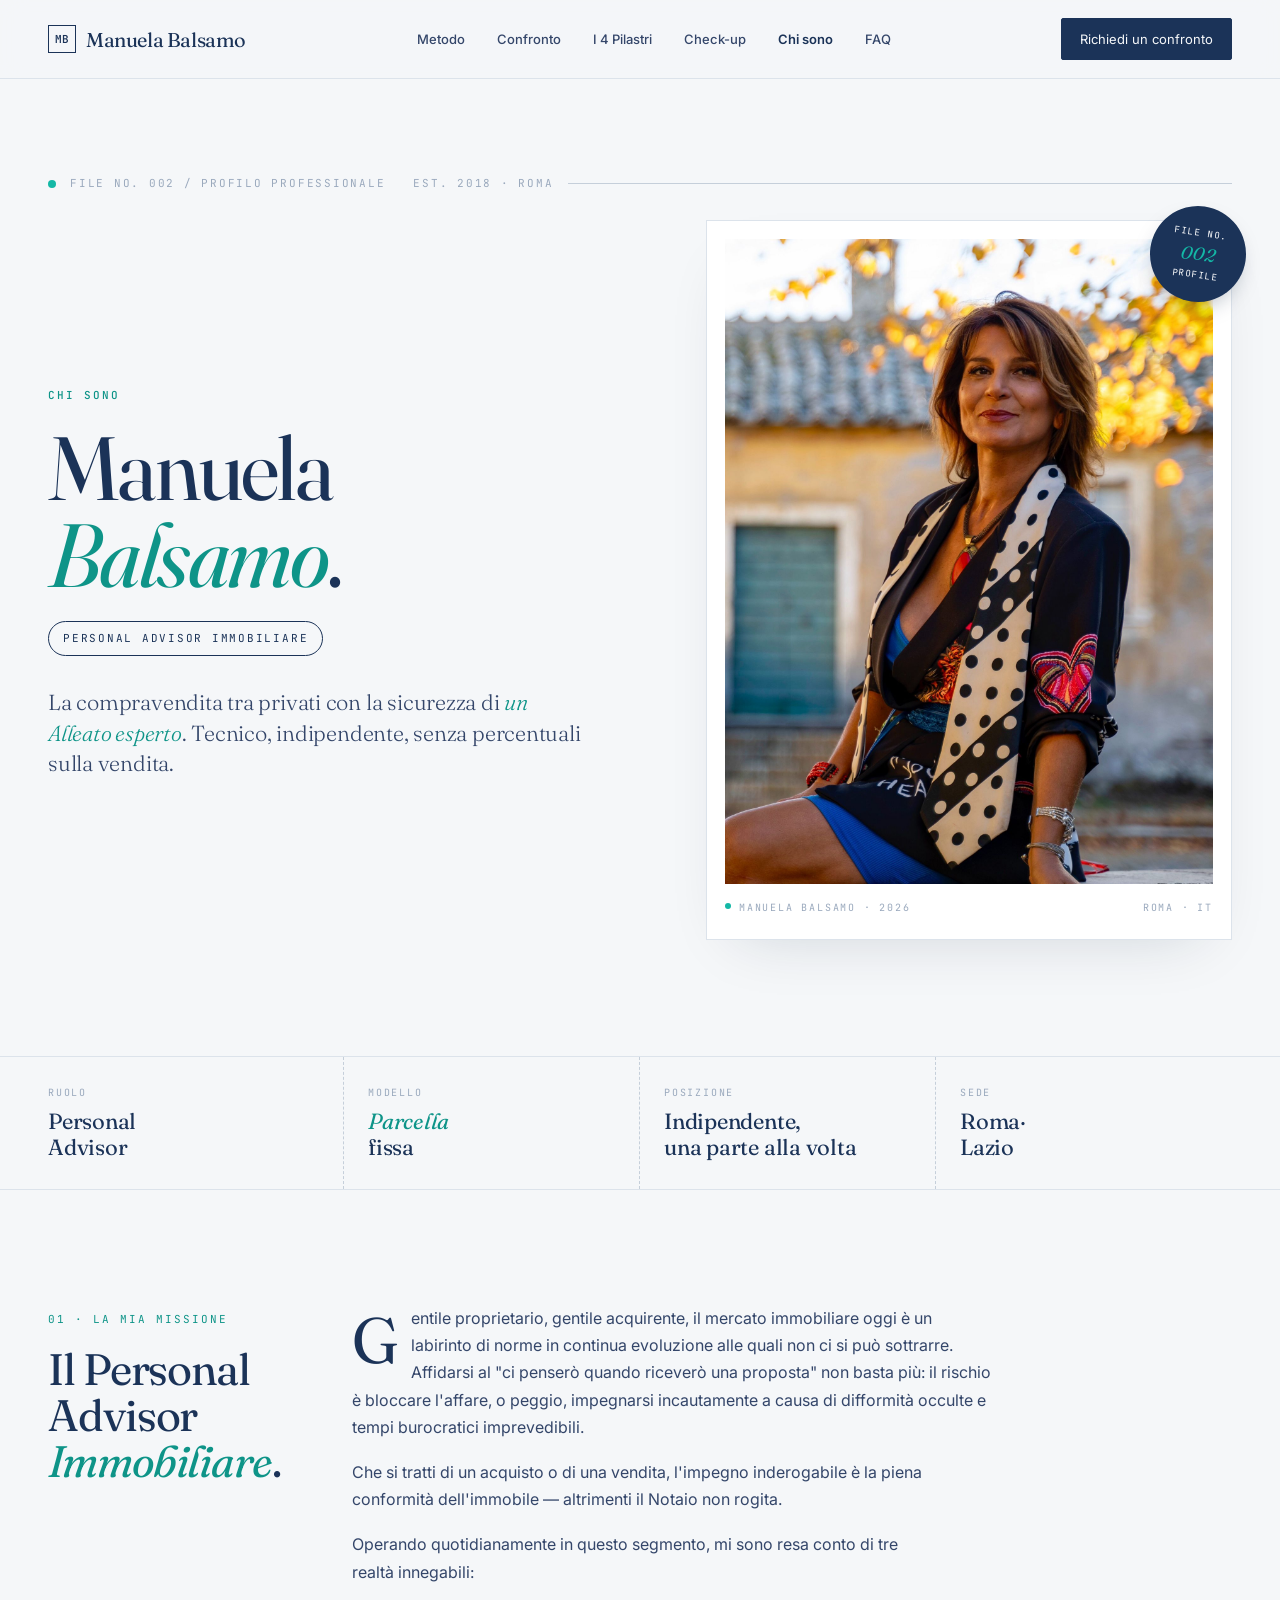
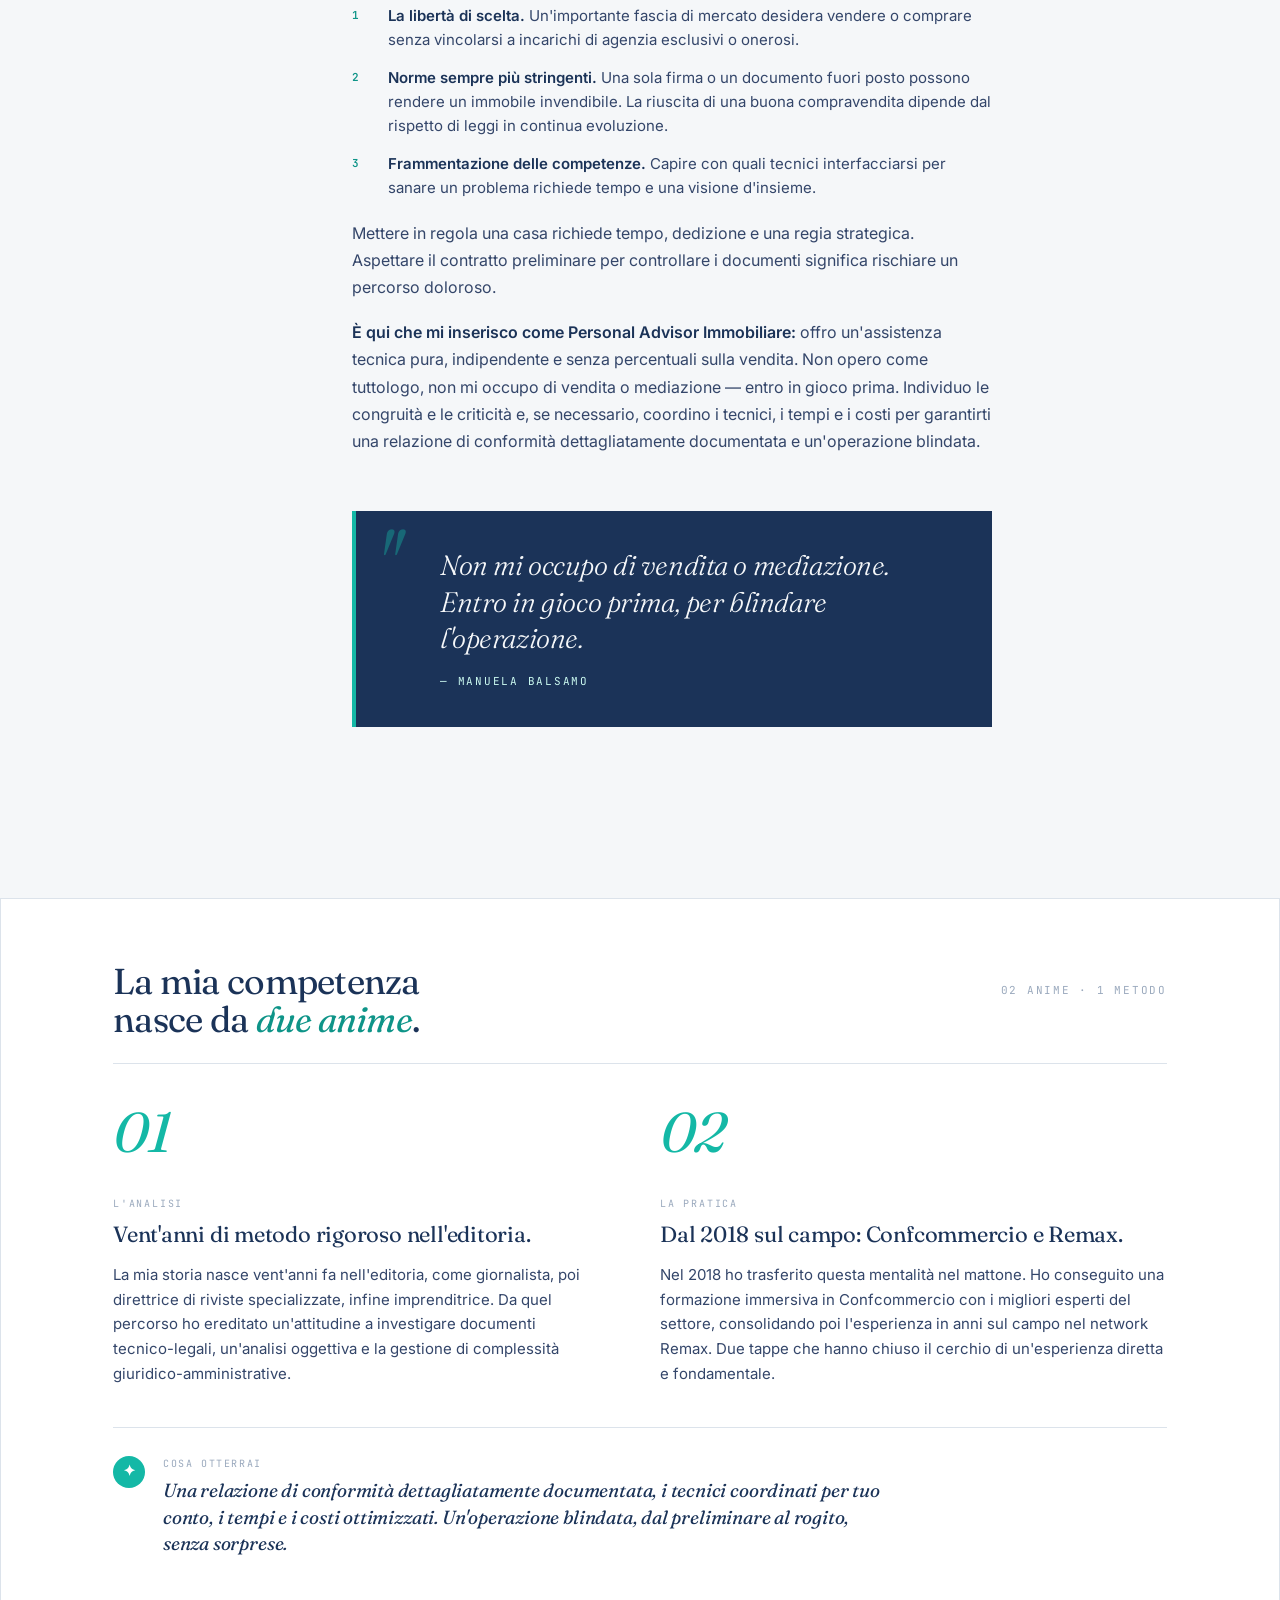
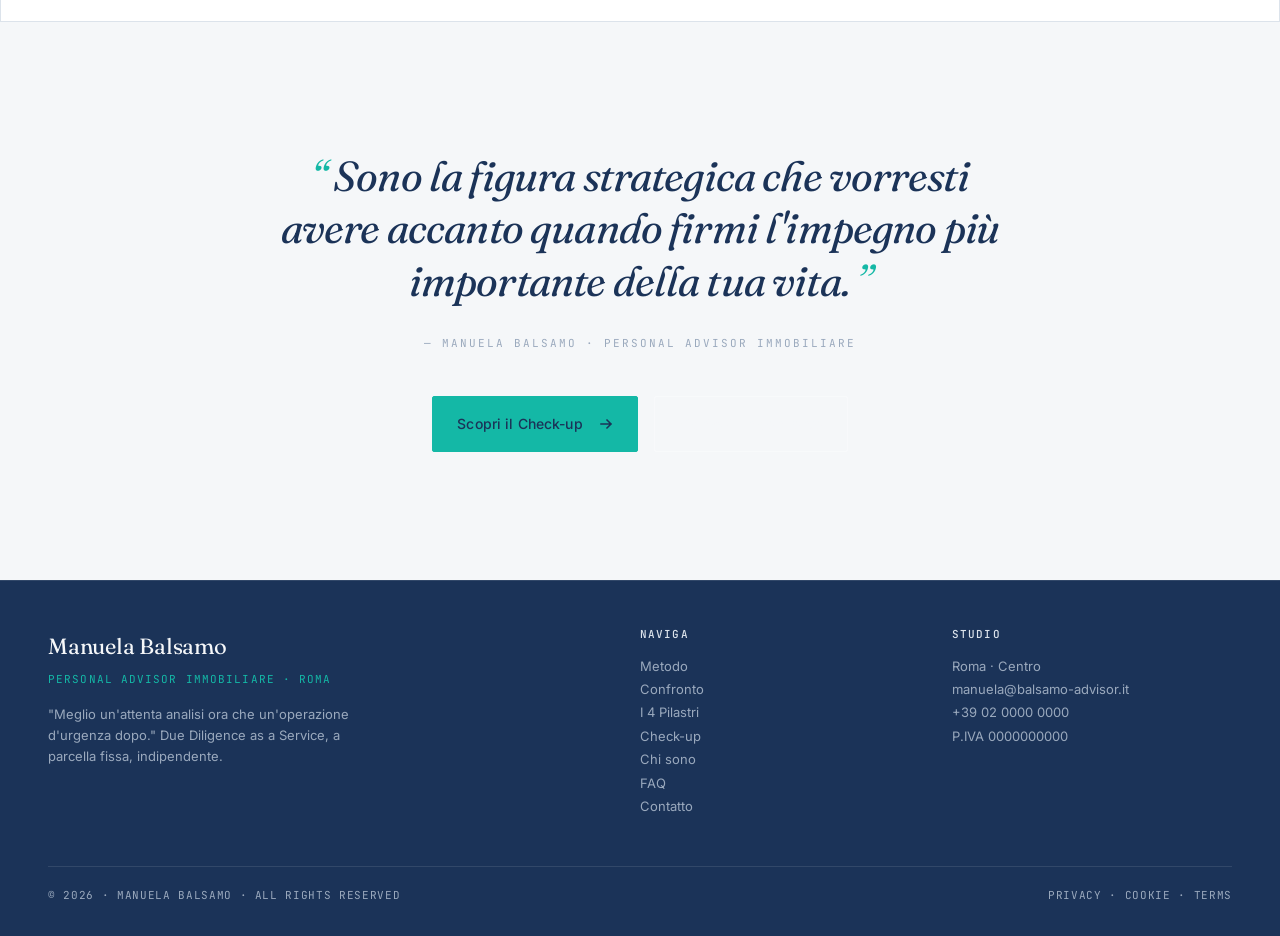
==== commit fccb1e23: "Rinomina ruolo in "Personal Advisor" e snellisce hero a variante unica - chi-sono.html / parts-hero." ====
--- a/chi-sono.html
+++ b/chi-sono.html
@@ -519,7 +519,7 @@
 
         <div class="cs-hero__photo">
           <div class="cs-hero__photo-inner">
-            <img src="assets/manuela-chi-sono.png" alt="Manuela Balsamo, Personal Advisor Immobiliare">
+            <img src="assets/manuela-ritratto.jpeg" alt="Manuela Balsamo, Personal Advisor Immobiliare">
             <div class="cs-hero__photo-caption">
               <span><span class="dot"></span>MANUELA BALSAMO · 2026</span>
               <span>ROMA · IT</span>
@@ -538,7 +538,7 @@
     <div class="cs-meta-bar">
       <div class="cs-meta-bar__cell">
         <div class="cs-meta-bar__label">RUOLO</div>
-        <div class="cs-meta-bar__value">Technical<br>Advisor</div>
+        <div class="cs-meta-bar__value">Personal<br>Advisor</div>
       </div>
       <div class="cs-meta-bar__cell">
         <div class="cs-meta-bar__label">MODELLO</div>
--- a/styles.css
+++ b/styles.css
@@ -2,42 +2,42 @@
 /* Design system: "Shield" + "Cream Luxury" theme via [data-theme] */
 
 :root, html[data-theme="shield"] {
-  /* Technical Shield (default) */
-  --navy-900: #0B1F3A;
-  --navy-800: #0F2547;
-  --navy-700: #1A3358;
-  --navy-600: #2A4670;
-  --ice-50:   #F4F6F8;
+  /* Technical Shield (default) — palette schiarita per più respiro su mobile */
+  --navy-900: #1B3358;   /* main dark bg — was #0B1F3A */
+  --navy-800: #25406A;   /* card / form bg — was #0F2547 */
+  --navy-700: #34507E;   /* hover / accents — was #1A3358 */
+  --navy-600: #4C6592;   /* subtle accent — was #2A4670 */
+  --ice-50:   #F5F7F9;
   --ice-100:  #EAEEF2;
   --ice-200:  #DCE3EB;
   --ice-300:  #C5CFDA;
-  --blueprint:#8A99AD;
+  --blueprint:#9AA9BD;   /* mono muted text — slight lift for contrast on lighter navy */
   --teal-500: #14B8A6;
   --teal-600: #0E9488;
   --teal-100: #CCFBF1;
   --warn-500: #F59E0B;
-  --ink-900:  #0A1628;
-  --ink-700:  #2C3E5C;
+  --ink-900:  #0F1E36;
+  --ink-700:  #34466A;
   --ink-500:  #5A6B82;
 }
 
-/* Cream Luxury — panna, beige, marroncino caldo, accento bronzo */
+/* Cream Luxury — panna, beige, marroncino caldo, accento bronzo (schiarita) */
 html[data-theme="cream"] {
-  --navy-900: #2B221A;   /* dark coffee, used as "deep" ink/bg */
-  --navy-800: #3A2E24;
-  --navy-700: #4A3B2E;
-  --navy-600: #6B5746;
+  --navy-900: #3D2F23;   /* warm coffee, used as "deep" ink/bg — was #2B221A */
+  --navy-800: #4D3D2F;
+  --navy-700: #5F4D3C;
+  --navy-600: #7D6B5A;
   --ice-50:   #F7F1E6;   /* panna */
   --ice-100:  #F1E9DA;
   --ice-200:  #E6DCC8;
   --ice-300:  #D6C8AE;
-  --blueprint:#9C8A72;   /* warm taupe */
+  --blueprint:#A89478;   /* warm taupe */
   --teal-500: #B5853C;   /* bronzo / accent */
   --teal-600: #946A2A;
   --teal-100: #EFE2C9;
   --warn-500: #C28E3F;
-  --ink-900:  #2B221A;
-  --ink-700:  #5A4A3A;
+  --ink-900:  #3D2F23;
+  --ink-700:  #6B5847;
   --ink-500:  #8A7660;
 }
 
@@ -55,7 +55,10 @@
 
 * { box-sizing: border-box; margin: 0; padding: 0; }
 
-html { scroll-behavior: smooth; }
+html {
+  scroll-behavior: smooth;
+  overflow-x: clip;
+}
 
 body {
   font-family: var(--sans);
@@ -65,6 +68,8 @@
   font-size: 16px;
   -webkit-font-smoothing: antialiased;
   text-rendering: optimizeLegibility;
+  overflow-x: clip;
+  width: 100%;
 }
 
 img { max-width: 100%; display: block; }
@@ -267,6 +272,9 @@
 }
 .nav__cta:hover { background: var(--navy-800); }
 
+/* "Contatto" link — hidden on desktop (CTA button covers it), shown in mobile drawer */
+.nav__contatto-mobile { display: none; }
+
 @media (max-width: 760px) {
   .nav__links { display: none; }
 }
@@ -331,6 +339,11 @@
     color: var(--navy-900);
   }
   .nav--open .nav__links a:last-child { border-bottom: none; }
+  .nav--open .nav__contatto-mobile {
+    display: block;
+    color: var(--teal-600);
+    font-weight: 500;
+  }
 
   /* Hero · split */
   .hero__inner { padding-left: var(--gutter); padding-right: var(--gutter); }
@@ -394,11 +407,11 @@
   }
   .hero__cutout-stamp .stamp-num { font-size: 18px; }
 
-  /* Hero · metrics → single col with dividers */
+  /* Hero · metrics → swipe carousel su mobile */
   .hero__metrics {
     grid-template-columns: 1fr !important;
     gap: 0;
-    margin-top: 48px;
+    margin-top: 40px;
   }
   .hero__metric {
     border-right: none !important;
@@ -453,12 +466,13 @@
 
   /* Pillars */
   .pillar {
-    padding: 28px 24px;
+    padding: 28px 22px 26px 26px;
     min-height: 0;
     gap: 18px;
   }
   .pillar__title { font-size: 22px; }
   .pillar__body { font-size: 14.5px; }
+  .pillar__big-num { font-size: 110px; top: -16px; right: -4px; }
 
   /* Checkup */
   .checkup__shell { grid-template-columns: 1fr; }
@@ -476,10 +490,11 @@
 
   /* Bento */
   .bento { grid-template-columns: 1fr !important; gap: 12px; }
-  .bento__cell { padding: 22px 20px; }
+  .bento__cell { padding: 22px 20px 22px 24px; }
   .bento__cell--w2 { grid-column: span 1 !important; }
   .bento__title { font-size: 22px !important; }
   .bento__body { font-size: 14px; }
+  .bento__big-num { font-size: 110px; top: -16px; right: -4px; }
 
   /* Trust */
   .trust__grid { grid-template-columns: 1fr; }
@@ -658,6 +673,11 @@
 }
 .hero--split .hero__topbar { grid-column: 1 / -1; }
 .hero--split .hero__metrics { grid-column: 1 / -1; }
+
+/* Desktop split layout: text-top + text-bottom in col 1, image spans both rows in col 2 */
+.hero--split .hero__text-top { grid-column: 1; align-self: end; }
+.hero--split .hero__text-bottom { grid-column: 1; align-self: start; margin-top: 28px; }
+.hero--split .hero__image-wrap--cutout { grid-column: 2; grid-row: span 2; }
 
 /* Cutout (pop-out 3D) treatment */
 .hero__image-wrap--cutout {
@@ -760,8 +780,140 @@
 .hero--split .hero__h1 { font-size: clamp(36px, 5vw, 68px); }
 @media (max-width: 880px) {
   .hero--split .hero__inner { grid-template-columns: 1fr; }
+  .hero--split .hero__text-top,
+  .hero--split .hero__text-bottom,
+  .hero--split .hero__image-wrap--cutout {
+    grid-column: 1;
+    grid-row: auto;
+    align-self: auto;
+  }
+  .hero--split .hero__text-bottom { margin-top: 0; }
   .hero__image-wrap--cutout { aspect-ratio: 3/4; max-height: 560px; }
   .hero__image-wrap--cutout img { width: 90%; }
+}
+
+/* Hero variant D: dossier (diagonal split, white base) */
+.hero--dossier {
+  background: #fff;
+  color: var(--ink-900);
+  overflow: hidden;
+}
+.hero--dossier .hero__inner {
+  padding-top: clamp(40px, 6vw, 76px);
+  padding-bottom: clamp(48px, 7vw, 96px);
+}
+.hero__dossier-grid {
+  position: relative;
+  display: grid;
+  grid-template-columns: 1.05fr 0.95fr;
+  align-items: stretch;
+  min-height: 540px;
+  border: 1px solid var(--ice-200);
+}
+
+/* Left navy panel with diagonal right edge */
+.hero__dossier-panel {
+  position: relative;
+  background: var(--navy-900);
+  color: var(--ice-50);
+  padding: clamp(36px, 4vw, 60px) clamp(60px, 6vw, 104px) clamp(36px, 4vw, 60px) clamp(32px, 3vw, 52px);
+  clip-path: polygon(0 0, 100% 0, calc(100% - 88px) 100%, 0 100%);
+  margin-right: -68px;
+  z-index: 2;
+  display: flex;
+  flex-direction: column;
+  justify-content: center;
+}
+.hero__dossier-panel .hero__grid-bg {
+  mask-image: radial-gradient(ellipse 100% 85% at 35% 40%, black 45%, transparent 100%);
+  -webkit-mask-image: radial-gradient(ellipse 100% 85% at 35% 40%, black 45%, transparent 100%);
+}
+.hero__dossier-panel-content { position: relative; z-index: 1; }
+.hero--dossier .hero__topbar {
+  margin-bottom: clamp(22px, 3vw, 36px);
+  border-top: none;
+  padding-top: 0;
+}
+.hero--dossier .hero__h1 { font-size: clamp(34px, 3.6vw, 56px); max-width: 15ch; }
+.hero--dossier .hero__sub { max-width: 44ch; }
+
+/* Right white panel with photo */
+.hero__dossier-photo {
+  position: relative;
+  background: #fff;
+  display: flex;
+  align-items: flex-end;
+  justify-content: center;
+  overflow: hidden;
+}
+.hero__dossier-photo::before {
+  content: '';
+  position: absolute;
+  inset: 0;
+  background-image:
+    linear-gradient(rgba(11,31,58,0.045) 1px, transparent 1px),
+    linear-gradient(90deg, rgba(11,31,58,0.045) 1px, transparent 1px);
+  background-size: 48px 48px;
+  mask-image: radial-gradient(ellipse 80% 75% at 65% 55%, black 30%, transparent 100%);
+  -webkit-mask-image: radial-gradient(ellipse 80% 75% at 65% 55%, black 30%, transparent 100%);
+  pointer-events: none;
+}
+.hero__dossier-photo img {
+  position: relative;
+  z-index: 1;
+  height: 100%;
+  max-height: 540px;
+  width: auto;
+  max-width: 100%;
+  object-fit: contain;
+  object-position: bottom center;
+}
+
+/* Metrics band (mirrors the chi-sono meta bar for page coherence) */
+.hero__dossier-meta {
+  display: grid;
+  grid-template-columns: repeat(4, 1fr);
+  border: 1px solid var(--ice-200);
+  border-top: none;
+}
+.hero__dossier-meta .cell {
+  padding: clamp(20px, 2.4vw, 28px) clamp(16px, 2vw, 28px);
+  border-right: 1px dashed var(--ice-300);
+}
+.hero__dossier-meta .cell:last-child { border-right: none; }
+.hero__dossier-meta .num {
+  font-family: var(--serif);
+  font-size: clamp(26px, 3vw, 40px);
+  letter-spacing: -0.02em;
+  line-height: 1;
+  color: var(--navy-900);
+}
+.hero__dossier-meta .num em { font-style: normal; color: var(--teal-600); }
+.hero__dossier-meta .label {
+  margin-top: 10px;
+  font-family: var(--mono);
+  font-size: 10px;
+  letter-spacing: 0.12em;
+  text-transform: uppercase;
+  color: var(--blueprint);
+  line-height: 1.45;
+}
+
+@media (max-width: 880px) {
+  .hero__dossier-grid { grid-template-columns: 1fr; min-height: 0; }
+  .hero__dossier-panel {
+    clip-path: none;
+    margin-right: 0;
+    padding: clamp(32px, 7vw, 48px) clamp(24px, 6vw, 40px);
+  }
+  .hero__dossier-photo { aspect-ratio: 4 / 5; max-height: 460px; border-top: 1px solid var(--ice-200); }
+  .hero__dossier-photo img { max-height: 100%; }
+}
+@media (max-width: 560px) {
+  .hero__dossier-meta { grid-template-columns: repeat(2, 1fr); }
+  .hero__dossier-meta .cell:nth-child(2) { border-right: none; }
+  .hero__dossier-meta .cell:nth-child(3),
+  .hero__dossier-meta .cell:nth-child(4) { border-top: 1px dashed var(--ice-300); }
 }
 
 /* Hero variant C: data-driven */
@@ -1092,43 +1244,67 @@
 .pillars__grid {
   display: grid;
   grid-template-columns: repeat(4, 1fr);
-  gap: 1px;
-  background: rgba(255,255,255,0.1);
-  border: 1px solid rgba(255,255,255,0.1);
+  gap: 20px;
 }
 .pillar {
-  background: var(--navy-900);
-  padding: 44px 44px 40px;
+  position: relative;
+  background: linear-gradient(180deg, rgba(76,101,146,0.22) 0%, rgba(37,64,106,0.45) 100%);
+  border: 1px solid rgba(255,255,255,0.08);
+  padding: 36px 30px 32px 34px;
   display: flex;
   flex-direction: column;
-  gap: 24px;
-  min-height: 360px;
-  transition: background 200ms ease;
+  gap: 20px;
+  min-height: 380px;
+  overflow: hidden;
+  transition: background 200ms ease, border-color 200ms ease, transform 200ms ease;
   cursor: default;
 }
-.pillar:hover { background: var(--navy-800); }
+.pillar::before {
+  content: "";
+  position: absolute;
+  top: 0; bottom: 0; left: 0;
+  width: 3px;
+  background: var(--teal-500);
+}
+.pillar:hover {
+  border-color: rgba(255,255,255,0.14);
+  background: linear-gradient(180deg, rgba(76,101,146,0.32) 0%, rgba(37,64,106,0.55) 100%);
+}
+.pillar__big-num {
+  position: absolute;
+  top: -22px;
+  right: -8px;
+  font-family: var(--serif);
+  font-weight: 300;
+  font-size: 140px;
+  line-height: 1;
+  color: rgba(245,247,249,0.06);
+  letter-spacing: -0.04em;
+  pointer-events: none;
+  user-select: none;
+}
 .pillar__num {
+  position: relative;
+  z-index: 1;
   font-family: var(--mono);
   font-size: 11px;
-  letter-spacing: 0.1em;
+  letter-spacing: 0.16em;
   color: var(--teal-500);
   display: flex;
-  justify-content: space-between;
   align-items: center;
 }
-.pillar__num-mark {
-  width: 32px; height: 32px;
-  border: 1px solid rgba(255,255,255,0.2);
-  display: grid; place-items: center;
-}
 .pillar__title {
+  position: relative;
+  z-index: 1;
   font-family: var(--serif);
-  font-size: 28px;
-  line-height: 1.12;
+  font-size: 26px;
+  line-height: 1.14;
   color: var(--ice-50);
   letter-spacing: -0.01em;
 }
 .pillar__body {
+  position: relative;
+  z-index: 1;
   font-size: 15.5px;
   color: var(--ice-200);
   line-height: 1.6;
@@ -1136,7 +1312,8 @@
   max-width: 38ch;
 }
 @media (max-width: 540px) {
-  .pillar { padding: 32px 28px; min-height: 0; }
+  .pillar { padding: 32px 24px 28px 28px; min-height: 0; }
+  .pillar__big-num { font-size: 120px; top: -18px; right: -6px; }
 }
 @media (max-width: 980px) { .pillars__grid { grid-template-columns: repeat(2, 1fr); } }
 @media (max-width: 540px) { .pillars__grid { grid-template-columns: 1fr; } }
@@ -1194,10 +1371,11 @@
 }
 .checkup__report-tag .dot { width: 6px; height: 6px; background: var(--teal-500); border-radius: 50%; }
 .checkup__cta {
-  margin-top: auto;
-  display: flex;
-  flex-direction: column;
-  gap: 12px;
+  display: flex;
+  flex-direction: row;
+  align-items: center;
+  gap: 20px;
+  flex-wrap: wrap;
 }
 
 .checkup__steps {
@@ -1239,7 +1417,219 @@
   .checkup__intro { padding: 36px 28px; }
 }
 
+/* ===== Checkup Diagram — architect's plate with 3D house render ===== */
+.checkup-diagram {
+  margin: 56px auto 0;
+  max-width: 1200px;
+}
+
+.checkup-diagram__paper {
+  position: relative;
+  aspect-ratio: 1000 / 600;
+  background-color: #FBFCFD;
+  background-image:
+    linear-gradient(rgba(60, 95, 145, 0.04) 1px, transparent 1px),
+    linear-gradient(90deg, rgba(60, 95, 145, 0.04) 1px, transparent 1px),
+    linear-gradient(rgba(60, 95, 145, 0.09) 1px, transparent 1px),
+    linear-gradient(90deg, rgba(60, 95, 145, 0.09) 1px, transparent 1px);
+  background-size: 10px 10px, 10px 10px, 50px 50px, 50px 50px;
+  border: 1px solid var(--ice-300);
+  overflow: hidden;
+}
+
+/* 3D house render — centered, transparent PNG so no mask needed */
+.checkup-diagram__house {
+  position: absolute;
+  top: 50%;
+  left: 50%;
+  width: 64%;
+  height: auto;
+  transform: translate(-50%, -50%);
+  object-fit: contain;
+  pointer-events: none;
+}
+
+.checkup-diagram__svg {
+  position: absolute;
+  inset: 0;
+  width: 100%;
+  height: 100%;
+  pointer-events: none;
+}
+
+/* SVG strokes */
+.checkup-diagram__svg .sketch-ticks path {
+  stroke: var(--navy-700);
+  stroke-width: 1.4;
+  fill: none;
+  opacity: 0;
+  transition: opacity 500ms ease 100ms;
+}
+.checkup.is-visible .sketch-ticks path { opacity: 0.6; }
+
+.checkup-diagram__svg .sketch-connect {
+  stroke: var(--navy-700);
+  stroke-width: 1.4;
+  fill: none;
+  stroke-linecap: square;
+  stroke-dasharray: 400;
+  stroke-dashoffset: 400;
+  transition: stroke-dashoffset 700ms cubic-bezier(0.65, 0.05, 0.35, 1);
+  opacity: 0.85;
+}
+.checkup.is-visible .sketch-connect.c1 { stroke-dashoffset: 0; transition-delay: 300ms; }
+.checkup.is-visible .sketch-connect.c2 { stroke-dashoffset: 0; transition-delay: 500ms; }
+.checkup.is-visible .sketch-connect.c3 { stroke-dashoffset: 0; transition-delay: 700ms; }
+.checkup.is-visible .sketch-connect.c4 { stroke-dashoffset: 0; transition-delay: 900ms; }
+
+.checkup-diagram__svg .sketch-pin {
+  fill: var(--teal-500);
+  opacity: 0;
+  transform: scale(0.4);
+  transform-origin: center;
+  transform-box: fill-box;
+  transition: opacity 250ms ease, transform 250ms cubic-bezier(0.34, 1.56, 0.64, 1);
+}
+.checkup.is-visible .sketch-pin.p1 { opacity: 1; transform: scale(1); transition-delay: 900ms; }
+.checkup.is-visible .sketch-pin.p2 { opacity: 1; transform: scale(1); transition-delay: 1100ms; }
+.checkup.is-visible .sketch-pin.p3 { opacity: 1; transform: scale(1); transition-delay: 1300ms; }
+.checkup.is-visible .sketch-pin.p4 { opacity: 1; transform: scale(1); transition-delay: 1500ms; }
+
+/* Vignette cards float over the diagram at the 4 corners */
+.checkup-vignette {
+  position: absolute;
+  width: 25%;
+  padding: 22px 24px 56px;
+  background: #FFFFFF;
+  border: 1px solid var(--ice-300);
+  box-shadow: 0 1px 0 var(--ice-200), 0 12px 24px -16px rgba(15, 30, 54, 0.18);
+  display: flex;
+  flex-direction: column;
+  gap: 8px;
+  opacity: 0;
+  transform: translateY(10px);
+  transition: opacity 600ms ease, transform 600ms cubic-bezier(0.2, 0.7, 0.3, 1);
+}
+.checkup-vignette--tl { top: 4%;    left:  2.5%; }
+.checkup-vignette--tr { top: 4%;    right: 2.5%; }
+.checkup-vignette--bl { bottom: 4%; left:  2.5%; }
+.checkup-vignette--br { bottom: 4%; right: 2.5%; }
+
+.checkup.is-visible .checkup-vignette--tl { opacity: 1; transform: none; transition-delay: 1100ms; }
+.checkup.is-visible .checkup-vignette--tr { opacity: 1; transform: none; transition-delay: 1300ms; }
+.checkup.is-visible .checkup-vignette--bl { opacity: 1; transform: none; transition-delay: 1500ms; }
+.checkup.is-visible .checkup-vignette--br { opacity: 1; transform: none; transition-delay: 1700ms; }
+
+.checkup-vignette__step {
+  font-family: var(--mono);
+  font-size: 11px;
+  letter-spacing: 0.16em;
+  text-transform: uppercase;
+  color: var(--teal-600);
+  font-weight: 500;
+}
+.checkup-vignette__title {
+  font-family: var(--serif);
+  font-size: 20px;
+  line-height: 1.15;
+  color: var(--navy-900);
+  margin: 4px 0 4px;
+  font-weight: 400;
+  letter-spacing: -0.01em;
+}
+.checkup-vignette__body {
+  font-size: 13.5px;
+  line-height: 1.5;
+  color: var(--ink-700);
+  margin: 0;
+}
+
+.checkup-vignette__icon {
+  position: absolute;
+  bottom: 14px;
+  left: 50%;
+  transform: translateX(-50%);
+  width: 38px;
+  height: 38px;
+  border-radius: 50%;
+  background: var(--ice-50);
+  border: 1.5px solid var(--teal-500);
+  color: var(--teal-600);
+  display: grid;
+  place-items: center;
+}
+.checkup-vignette__icon svg {
+  width: 20px;
+  height: 20px;
+}
+
+/* Reduced motion */
+@media (prefers-reduced-motion: reduce) {
+  .checkup-diagram__svg .sketch-connect {
+    stroke-dashoffset: 0 !important;
+    transition: none !important;
+  }
+  .checkup-diagram__svg .sketch-pin,
+  .checkup-vignette,
+  .checkup-diagram__svg .sketch-ticks path {
+    opacity: 1 !important;
+    transform: none !important;
+    transition: none !important;
+  }
+}
+
+/* Tablet — tighten cards */
+@media (max-width: 980px) {
+  .checkup-vignette { width: 27%; padding: 16px 18px 50px; }
+  .checkup-vignette__title { font-size: 17px; }
+  .checkup-vignette__body { font-size: 12.5px; }
+  .checkup-vignette__icon { width: 34px; height: 34px; }
+  .checkup-vignette__icon svg { width: 18px; height: 18px; }
+  .checkup-diagram__house { width: 52%; }
+}
+
+/* Mobile — stack vertically, house on top */
+@media (max-width: 720px) {
+  .checkup-diagram { margin-top: 40px; }
+  .checkup-diagram__paper {
+    aspect-ratio: auto;
+    padding: 24px 16px 24px;
+    border: 1px solid var(--ice-300);
+    display: flex;
+    flex-direction: column;
+    align-items: stretch;
+    gap: 16px;
+  }
+  .checkup-diagram__house {
+    position: relative;
+    top: auto; left: auto;
+    transform: none;
+    width: 86%;
+    max-width: 420px;
+    margin: 0 auto;
+  }
+  .checkup-diagram__svg { display: none; }
+  .checkup-vignette {
+    position: relative;
+    width: 100%;
+    max-width: 460px;
+    margin: 0 auto;
+    top: auto; left: auto; right: auto; bottom: auto;
+    padding: 18px 20px 56px;
+  }
+}
+
 /* ===== Bento Grid ===== */
+/* Sezione "Otto situazioni reali" su sfondo verde acqua chiaro e luminoso */
+.bento-section {
+  background:
+    radial-gradient(ellipse 80% 60% at 50% 0%, rgba(255,255,255,0.7), transparent 70%),
+    linear-gradient(180deg, #E6FAF6 0%, #D6F4EE 100%);
+}
+.bento-section .eyebrow { color: var(--teal-600); }
+.bento-section .label-mono { color: #5C8C84; }
+.bento-section .section-head h2 { color: var(--navy-900); }
+
 .bento {
   display: grid;
   grid-template-columns: repeat(4, 1fr);
@@ -1247,22 +1637,32 @@
   gap: 16px;
 }
 .bento__cell {
-  background: #fff;
-  border: 1px solid var(--ice-200);
-  padding: 28px;
+  background: #ffffff;
+  border: 1px solid rgba(20,184,166,0.18);
+  border-radius: 4px;
+  padding: 30px 28px 28px 32px;
   display: flex;
   flex-direction: column;
   gap: 16px;
   transition: all 200ms ease;
   position: relative;
   overflow: hidden;
+  box-shadow: 0 14px 30px -22px rgba(13,80,72,0.45);
+}
+.bento__cell::before {
+  content: "";
+  position: absolute;
+  top: 0; bottom: 0; left: 0;
+  width: 3px;
+  background: var(--teal-500);
 }
 .bento__cell:hover {
-  border-color: var(--navy-700);
-  transform: translateY(-2px);
+  border-color: var(--teal-500);
+  transform: translateY(-3px);
+  box-shadow: 0 22px 40px -24px rgba(13,80,72,0.55);
 }
 .bento__cell--dark {
-  background: var(--navy-900);
+  background: linear-gradient(180deg, var(--navy-800) 0%, var(--navy-900) 100%);
   color: var(--ice-50);
   border-color: var(--navy-900);
 }
@@ -1272,23 +1672,46 @@
   border-color: var(--teal-500);
   color: var(--navy-900);
 }
+.bento__cell--accent::before { background: var(--navy-900); }
 .bento__cell--accent:hover { background: var(--teal-600); border-color: var(--teal-600); }
 
 .bento__cell--w2 { grid-column: span 2; }
 .bento__cell--h2 { grid-row: span 2; }
 
+.bento__big-num {
+  position: absolute;
+  top: -22px;
+  right: -8px;
+  font-family: var(--serif);
+  font-weight: 300;
+  font-size: 140px;
+  line-height: 1;
+  color: rgba(15, 30, 54, 0.05);
+  letter-spacing: -0.04em;
+  pointer-events: none;
+  user-select: none;
+}
+.bento__cell--dark .bento__big-num { color: rgba(245, 247, 249, 0.06); }
+.bento__cell--accent .bento__big-num { color: rgba(15, 30, 54, 0.12); }
+
 .bento__num {
+  position: relative;
+  z-index: 1;
   font-family: var(--mono);
   font-size: 11px;
-  letter-spacing: 0.12em;
-  color: var(--blueprint);
+  letter-spacing: 0.16em;
+  color: var(--teal-600);
   text-transform: uppercase;
-  display: flex; justify-content: space-between;
+  display: flex;
+  align-items: center;
 }
 .bento__cell--dark .bento__num { color: var(--teal-500); }
 .bento__cell--accent .bento__num { color: var(--navy-700); }
 
+
 .bento__title {
+  position: relative;
+  z-index: 1;
   font-family: var(--serif);
   font-size: clamp(22px, 2.2vw, 30px);
   line-height: 1.1;
@@ -1299,6 +1722,8 @@
 .bento__cell--accent .bento__title { color: var(--navy-900); }
 
 .bento__body {
+  position: relative;
+  z-index: 1;
   font-size: 14px;
   line-height: 1.55;
   color: var(--ink-700);
@@ -1514,7 +1939,10 @@
   border: 1px solid rgba(255,255,255,0.1);
   display: grid;
   gap: 20px;
-}
+  min-width: 0;
+  max-width: 100%;
+}
+.form > * { min-width: 0; }
 .form__field {
   display: flex;
   flex-direction: column;
@@ -1540,6 +1968,10 @@
   color: var(--ice-50);
   outline: none;
   transition: border-color 160ms ease;
+  width: 100%;
+  min-width: 0;
+  max-width: 100%;
+  box-sizing: border-box;
 }
 .form__field input:focus,
 .form__field select:focus,
@@ -1558,7 +1990,9 @@
   display: grid;
   grid-template-columns: 1fr 1fr;
   gap: 20px;
-}
+  min-width: 0;
+}
+.form__row > .form__field { min-width: 0; }
 /* Via + Civico: via prende 3 parti, civico 1 */
 .form__row--via {
   grid-template-columns: 3fr 1fr;
@@ -1644,14 +2078,31 @@
   display: flex;
   gap: 10px;
   align-items: flex-start;
+  line-height: 1.45;
+  width: 100%;
+  box-sizing: border-box;
+}
+/* override .form__field label (specificity 0,1,1) */
+.form__field.form__checkbox .form__checkbox-label {
   font-family: var(--sans);
   font-size: 13px;
-  line-height: 1.45;
   color: var(--ice-100);
   text-transform: none;
   letter-spacing: normal;
 }
+.form__checkbox-label > span {
+  flex: 1 1 0;
+  min-width: 0;
+  overflow-wrap: break-word;
+}
 .form__checkbox-label input[type="checkbox"] {
+  flex: 0 0 auto;
+  /* override .form__field input { width:100% } — altrimenti la checkbox
+     occupa tutta la riga e il testo collassa a larghezza 0 (wrap verticale) */
+  width: 16px;
+  height: 16px;
+  min-width: 16px;
+  max-width: 16px;
   margin-top: 2px;
   accent-color: var(--teal-500);
 }
@@ -1931,10 +2382,7 @@
   .footer__inner { grid-template-columns: 1fr; }
 }
 
-/* ===== MOBILE: nasconde sezione 05 Bento ===== */
-@media (max-width: 760px) {
-  #metodo { display: none; }
-}
+/* ===== MOBILE: ex. nasconde sezione 05 Bento (rimosso a favore del carosello swipe) ===== */
 
 /* ===== Cookie Banner ===== */
 .cookie-bar {
@@ -1942,6 +2390,7 @@
   bottom: 0;
   left: 0;
   right: 0;
+  max-width: 100vw;
   z-index: 9000;
   background: var(--navy-900);
   border-top: 1px solid rgba(255, 255, 255, 0.08);
@@ -1994,8 +2443,24 @@
 }
 
 @media (max-width: 640px) {
-  .cookie-bar { flex-direction: column; align-items: flex-start; gap: 14px; }
-  .cookie-bar__actions { width: 100%; justify-content: flex-end; }
+  .cookie-bar {
+    flex-direction: column;
+    align-items: stretch;
+    gap: 12px;
+    padding: 12px 16px calc(12px + env(safe-area-inset-bottom));
+  }
+  .cookie-bar__text { font-size: 12px; max-width: 100%; }
+  .cookie-bar__actions {
+    width: 100%;
+    justify-content: space-between;
+    gap: 12px;
+    flex-wrap: wrap;
+  }
+  .cookie-bar__btn {
+    padding: 10px 16px !important;
+    font-size: 12px !important;
+  }
+  .cookie-bar__link { font-size: 10px; }
 }
 
 /* ===== Privacy link nel form ===== */
@@ -2007,3 +2472,86 @@
 }
 
 .contact .form__privacy-link { color: var(--teal-500); }
+
+/* ===== Mobile Swipe Carousel (Pillars · Bento) ===== */
+.swipe__dots { display: none; }
+
+@media (max-width: 720px) {
+  /* Track: turn grid into horizontal scroll-snap rail */
+  .swipe__track {
+    display: flex !important;
+    grid-template-columns: none !important;
+    flex-wrap: nowrap;
+    overflow-x: auto;
+    overflow-y: visible;
+    scroll-snap-type: x mandatory;
+    -webkit-overflow-scrolling: touch;
+    scrollbar-width: none;
+    -ms-overflow-style: none;
+    gap: 14px;
+    margin-left: calc(-1 * var(--gutter));
+    margin-right: calc(-1 * var(--gutter));
+    padding: 4px var(--gutter) 6px;
+    scroll-padding-left: var(--gutter);
+    scroll-padding-right: var(--gutter);
+  }
+  .swipe__track::-webkit-scrollbar { display: none; }
+  .swipe__track > * {
+    flex: 0 0 88%;
+    max-width: 88%;
+    min-width: 0;
+    scroll-snap-align: center;
+    scroll-snap-stop: always;
+  }
+
+  /* Re-enable Bento on mobile (was hidden) — also collapse w2 spans */
+  .bento.swipe__track > .bento__cell--w2 {
+    grid-column: auto !important;
+  }
+  /* Pillars cards need consistent height inside the rail */
+  .pillars__grid.swipe__track > .pillar {
+    min-height: 0;
+  }
+
+  /* Dots — Instagram-style pagination */
+  .swipe__dots {
+    display: flex;
+    justify-content: center;
+    align-items: center;
+    gap: 7px;
+    margin-top: 22px;
+    padding: 0 var(--gutter);
+  }
+  .swipe__dot {
+    width: 6px;
+    height: 6px;
+    border-radius: 50%;
+    background: rgba(10, 22, 40, 0.18);
+    transition: background 220ms ease, transform 220ms ease, width 220ms ease;
+  }
+  .swipe__dot.is-active {
+    background: var(--teal-500);
+    transform: scale(1.25);
+  }
+  /* Dark variant for navy section (Pillars) */
+  .swipe__dots--dark .swipe__dot { background: rgba(255, 255, 255, 0.22); }
+  .swipe__dots--dark .swipe__dot.is-active { background: var(--teal-500); }
+
+  /* Hero metrics swipe — card-style boxes inside the rail */
+  .hero__metrics.swipe__track {
+    border-top: none !important;
+    margin-top: 28px !important;
+    padding-top: 4px;
+  }
+  .hero__metrics.swipe__track .hero__metric {
+    border: 1px solid rgba(255, 255, 255, 0.1) !important;
+    border-radius: 6px;
+    padding: 22px 20px !important;
+    background: rgba(255, 255, 255, 0.02);
+    display: flex;
+    flex-direction: column;
+    justify-content: center;
+    min-height: 120px;
+  }
+  .hero__metrics-dots { margin-top: 14px !important; }
+}
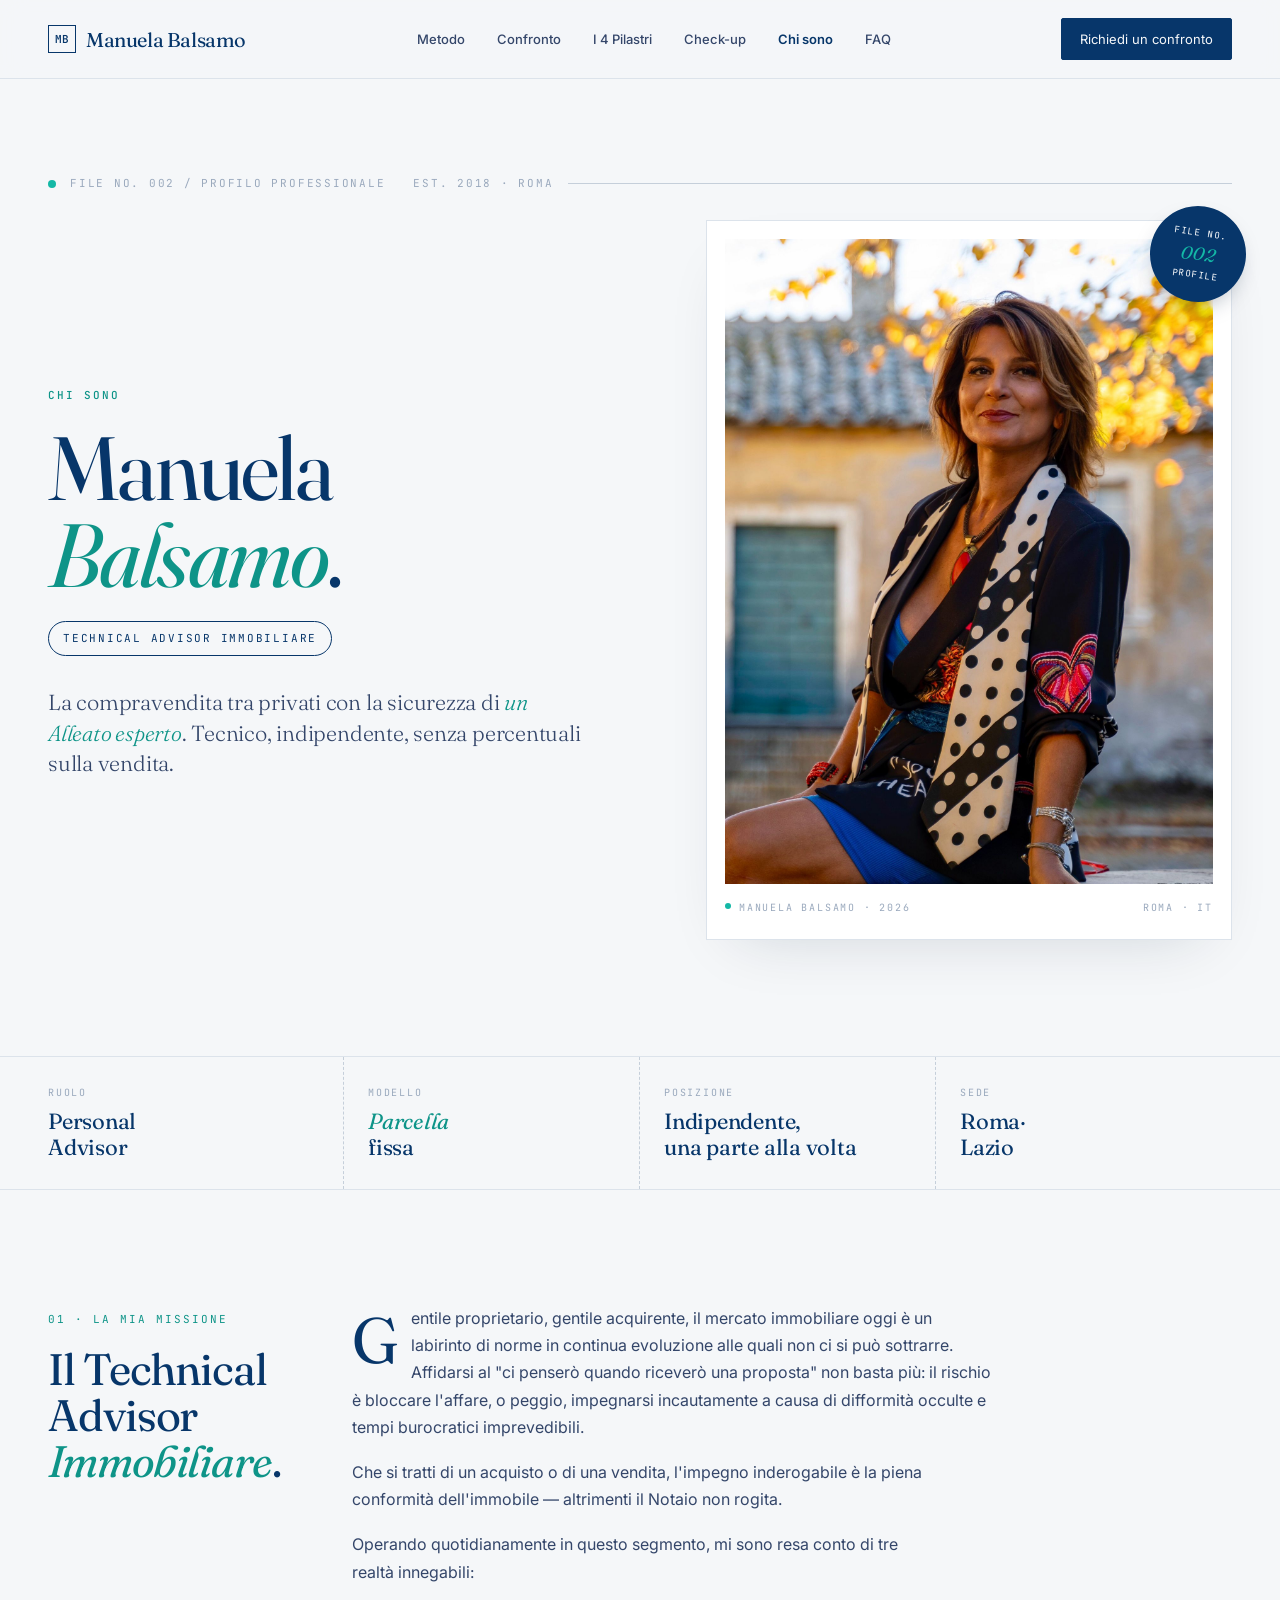
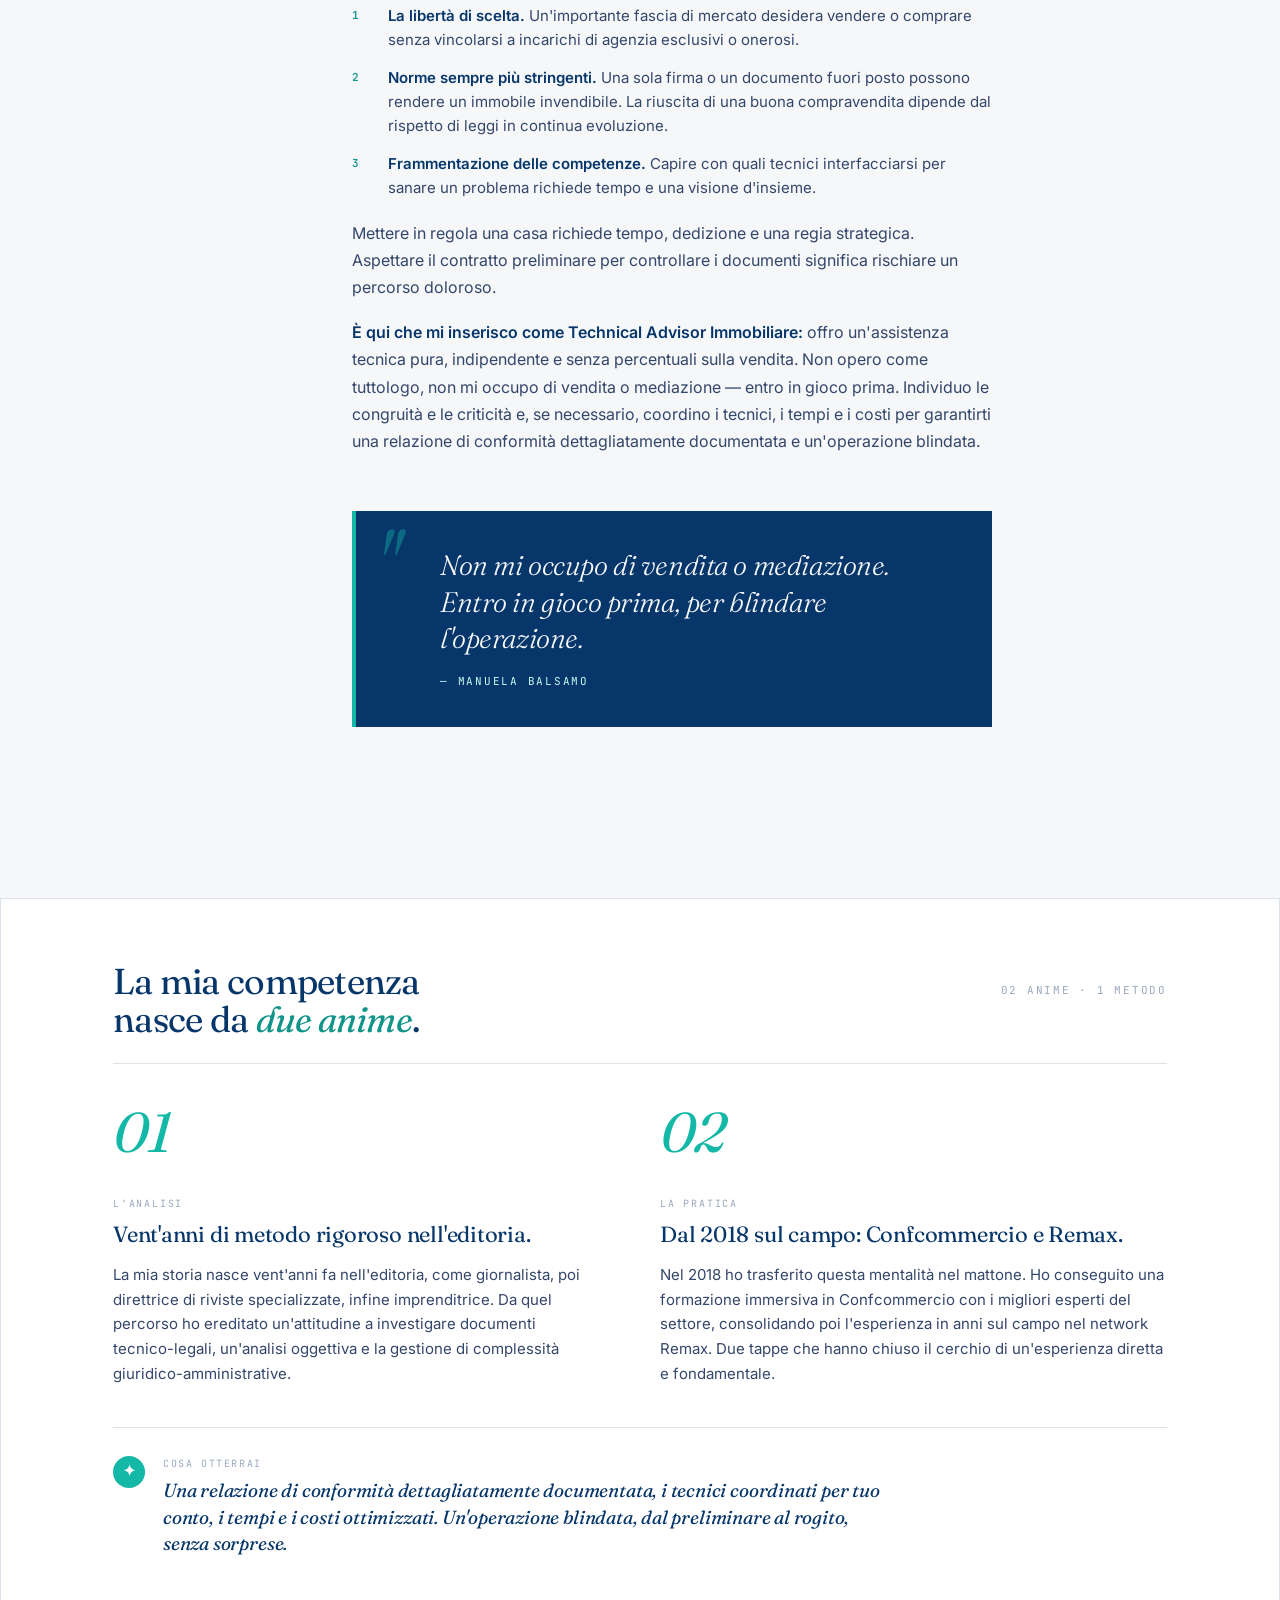
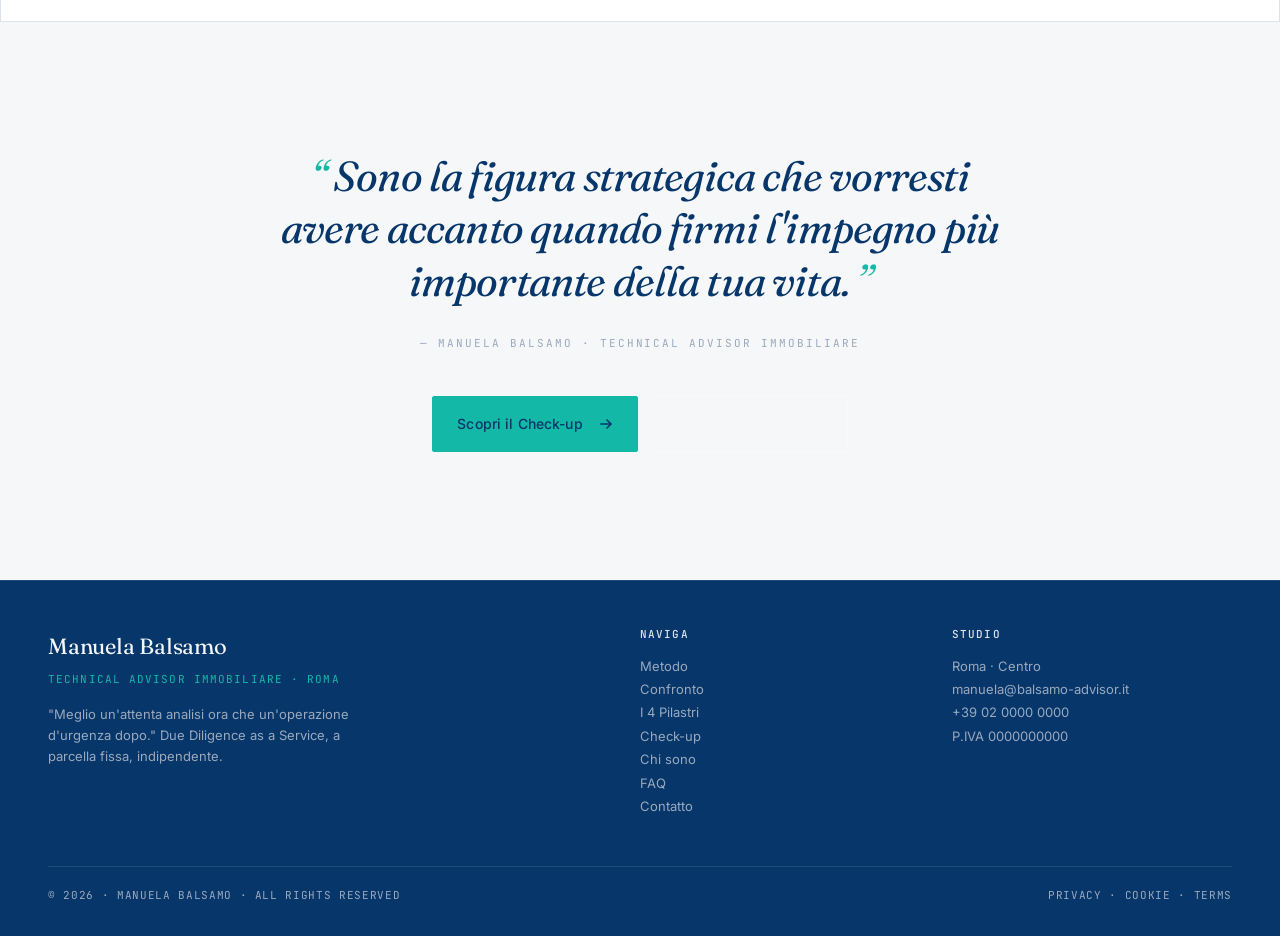
==== commit a9066fd7: "Rinomina ruolo in Technical Advisor + revisione contenuti e restyle stat hero - Rinomina 'Personal A" ====
--- a/chi-sono.html
+++ b/chi-sono.html
@@ -3,8 +3,8 @@
 <head>
   <meta charset="utf-8" />
   <meta name="viewport" content="width=device-width, initial-scale=1" />
-  <title>Chi sono · Manuela Balsamo · Personal Advisor Immobiliare</title>
-  <meta name="description" content="Manuela Balsamo, Personal Advisor Immobiliare indipendente. Assistenza tecnica pura, parcella fissa, due diligence preventiva." />
+  <title>Chi sono · Manuela Balsamo · Technical Advisor Immobiliare</title>
+  <meta name="description" content="Manuela Balsamo, Technical Advisor Immobiliare indipendente. Assistenza tecnica pura, parcella fissa, due diligence preventiva." />
 
   <link rel="preconnect" href="https://fonts.googleapis.com" />
   <link rel="preconnect" href="https://fonts.gstatic.com" crossorigin />
@@ -509,7 +509,7 @@
             Manuela<br>
             <em>Balsamo</em>.
           </h1>
-          <span class="cs-hero__role">Personal Advisor Immobiliare</span>
+          <span class="cs-hero__role">Technical Advisor Immobiliare</span>
           <p class="cs-hero__lede">
             La compravendita tra privati con la sicurezza di
             <em>un Alleato esperto</em>. Tecnico, indipendente,
@@ -519,7 +519,7 @@
 
         <div class="cs-hero__photo">
           <div class="cs-hero__photo-inner">
-            <img src="assets/manuela-ritratto.jpeg" alt="Manuela Balsamo, Personal Advisor Immobiliare">
+            <img src="assets/manuela-ritratto.jpeg" alt="Manuela Balsamo, Technical Advisor Immobiliare">
             <div class="cs-hero__photo-caption">
               <span><span class="dot"></span>MANUELA BALSAMO · 2026</span>
               <span>ROMA · IT</span>
@@ -558,7 +558,7 @@
     <section class="cs-body">
       <div class="cs-body__head">
         <span class="cs-body__index">01 · LA MIA MISSIONE</span>
-        <h2 class="cs-body__title">Il Personal Advisor <em>Immobiliare</em>.</h2>
+        <h2 class="cs-body__title">Il Technical Advisor <em>Immobiliare</em>.</h2>
       </div>
 
       <div class="cs-prose">
@@ -600,7 +600,7 @@
           un percorso doloroso.
         </p>
         <p>
-          <strong>È qui che mi inserisco come Personal Advisor Immobiliare:</strong> offro
+          <strong>È qui che mi inserisco come Technical Advisor Immobiliare:</strong> offro
           un'assistenza tecnica pura, indipendente e senza percentuali sulla vendita. Non
           opero come tuttologo, non mi occupo di vendita o mediazione — entro in gioco prima.
           Individuo le congruità e le criticità e, se necessario, coordino i tecnici, i tempi
@@ -669,7 +669,7 @@
       <p class="cs-closing__quote">
         Sono la figura strategica che vorresti avere accanto quando firmi l'impegno più importante della tua vita.
       </p>
-      <div class="cs-closing__sign">— MANUELA BALSAMO · PERSONAL ADVISOR IMMOBILIARE</div>
+      <div class="cs-closing__sign">— MANUELA BALSAMO · TECHNICAL ADVISOR IMMOBILIARE</div>
 
       <div class="cs-closing__cta-row">
         <a href="index.html#checkup" class="btn btn--primary">
@@ -690,7 +690,7 @@
       <div class="footer__inner">
         <div>
           <div class="footer__brand">Manuela Balsamo</div>
-          <div class="footer__tag">PERSONAL ADVISOR IMMOBILIARE · ROMA</div>
+          <div class="footer__tag">TECHNICAL ADVISOR IMMOBILIARE · ROMA</div>
           <p style="margin-top: 16px; max-width: 42ch; font-size: 13px; line-height: 1.6; color: var(--blueprint);">
             "Meglio un'attenta analisi ora che un'operazione d'urgenza dopo." Due Diligence as a Service, a parcella fissa, indipendente.
           </p>
--- a/styles.css
+++ b/styles.css
@@ -1,12 +1,12 @@
-/* ========== Manuela Balsamo · Personal Advisor Immobiliare ========== */
+/* ========== Manuela Balsamo · Technical Advisor Immobiliare ========== */
 /* Design system: "Shield" + "Cream Luxury" theme via [data-theme] */
 
 :root, html[data-theme="shield"] {
   /* Technical Shield (default) — palette schiarita per più respiro su mobile */
-  --navy-900: #1B3358;   /* main dark bg — was #0B1F3A */
-  --navy-800: #25406A;   /* card / form bg — was #0F2547 */
-  --navy-700: #34507E;   /* hover / accents — was #1A3358 */
-  --navy-600: #4C6592;   /* subtle accent — was #2A4670 */
+  --navy-900: #07366A;   /* main dark bg — electric blue family (#1980F0) */
+  --navy-800: #0A4F99;   /* card / form bg */
+  --navy-700: #0D67C9;   /* hover / accents */
+  --navy-600: #1980F0;   /* brightest navy — pure accent blue */
   --ice-50:   #F5F7F9;
   --ice-100:  #EAEEF2;
   --ice-200:  #DCE3EB;
@@ -737,7 +737,7 @@
   letter-spacing: 0.12em;
   text-transform: uppercase;
   color: var(--ice-50);
-  background: rgba(11, 31, 58, 0.92);
+  background: rgba(7, 54, 106, 0.92);
   border: 1px solid rgba(255,255,255,0.18);
   padding: 10px 14px;
   display: flex;
@@ -873,30 +873,35 @@
 .hero__dossier-meta {
   display: grid;
   grid-template-columns: repeat(4, 1fr);
-  border: 1px solid var(--ice-200);
-  border-top: none;
-}
-.hero__dossier-meta .cell {
-  padding: clamp(20px, 2.4vw, 28px) clamp(16px, 2vw, 28px);
-  border-right: 1px dashed var(--ice-300);
-}
-.hero__dossier-meta .cell:last-child { border-right: none; }
+  gap: clamp(24px, 4vw, 64px);
+  align-items: start;
+  margin-top: clamp(28px, 4vw, 44px);
+}
+.hero__dossier-meta .cell { min-width: 0; }
 .hero__dossier-meta .num {
   font-family: var(--serif);
-  font-size: clamp(26px, 3vw, 40px);
-  letter-spacing: -0.02em;
-  line-height: 1;
-  color: var(--navy-900);
-}
-.hero__dossier-meta .num em { font-style: normal; color: var(--teal-600); }
+  font-size: clamp(40px, 4.6vw, 64px);
+  letter-spacing: -0.035em;
+  line-height: 0.85;
+  color: var(--teal-600);
+}
+.hero__dossier-meta .num__pct {
+  font-size: 0.42em;
+  vertical-align: super;
+  color: var(--teal-600);
+  margin-left: 1px;
+}
+.hero__dossier-meta .num--accent { font-style: italic; }
 .hero__dossier-meta .label {
-  margin-top: 10px;
-  font-family: var(--mono);
-  font-size: 10px;
-  letter-spacing: 0.12em;
+  margin-top: 16px;
+  padding-top: 12px;
+  border-top: 1px solid var(--ice-300);
+  font-family: var(--mono);
+  font-size: clamp(12px, 1.1vw, 13.5px);
+  letter-spacing: 0.04em;
   text-transform: uppercase;
-  color: var(--blueprint);
-  line-height: 1.45;
+  color: var(--ink-700);
+  line-height: 1.55;
 }
 
 @media (max-width: 880px) {
@@ -910,10 +915,7 @@
   .hero__dossier-photo img { max-height: 100%; }
 }
 @media (max-width: 560px) {
-  .hero__dossier-meta { grid-template-columns: repeat(2, 1fr); }
-  .hero__dossier-meta .cell:nth-child(2) { border-right: none; }
-  .hero__dossier-meta .cell:nth-child(3),
-  .hero__dossier-meta .cell:nth-child(4) { border-top: 1px dashed var(--ice-300); }
+  .hero__dossier-meta { grid-template-columns: repeat(2, 1fr); column-gap: clamp(20px, 6vw, 36px); row-gap: 28px; }
 }
 
 /* Hero variant C: data-driven */
@@ -1769,7 +1771,7 @@
   letter-spacing: 0.1em;
   text-transform: uppercase;
   color: var(--ice-50);
-  background: rgba(11, 31, 58, 0.85);
+  background: rgba(7, 54, 106, 0.85);
   padding: 8px 12px;
   display: flex; align-items: center; gap: 8px;
 }
@@ -1950,10 +1952,10 @@
 }
 .form__field label {
   font-family: var(--mono);
-  font-size: 11px;
+  font-size: 12px;
   letter-spacing: 0.1em;
   text-transform: uppercase;
-  color: var(--blueprint);
+  color: var(--ice-50);
 }
 .form__field label .req { color: var(--teal-500); }
 .form__field input,
@@ -2019,10 +2021,10 @@
 }
 .form__address-legend {
   font-family: var(--mono);
-  font-size: 10px;
+  font-size: 12px;
   letter-spacing: .1em;
   text-transform: uppercase;
-  color: var(--blueprint);
+  color: var(--ice-50);
   margin-bottom: 4px;
   padding: 0;
 }
@@ -2119,7 +2121,7 @@
 .success-modal-overlay {
   position: fixed;
   inset: 0;
-  background: rgba(11, 31, 58, 0.80);
+  background: rgba(7, 54, 106, 0.80);
   backdrop-filter: blur(6px);
   -webkit-backdrop-filter: blur(6px);
   z-index: 9999;
